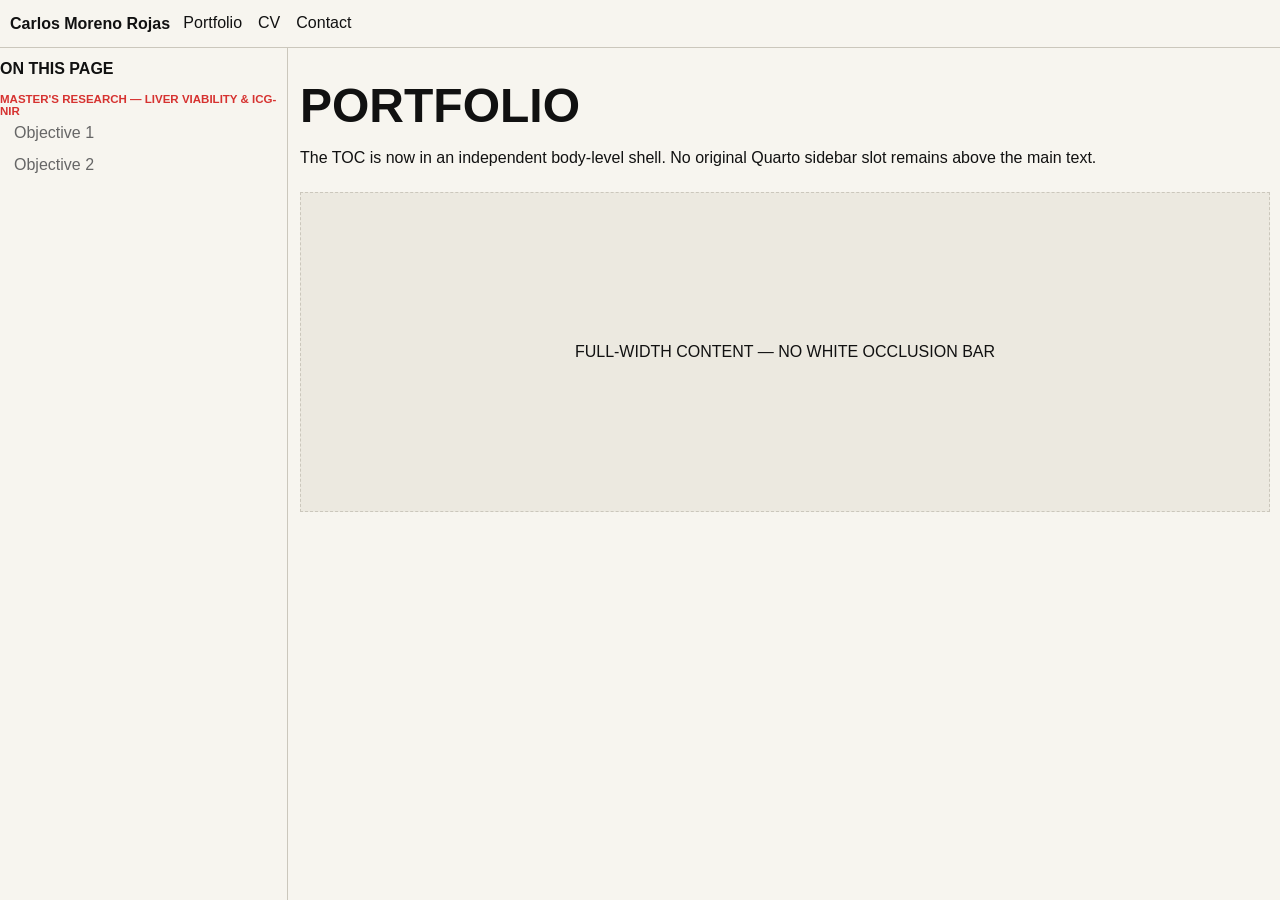
==== portfolio_preview.html @ 01368f85 "v8.3" ====
<!doctype html>
<html><head><meta charset="utf-8"><meta name="viewport" content="width=device-width,initial-scale=1">
<title>v8.3 TOC portal</title>
<style>
:root{--bg:#f7f5ef;--text:#111;--muted:#666;--border:#cbc7bc;--accent:#d63230}
*{box-sizing:border-box}html,body{margin:0;background:var(--bg);font-family:Arial;color:var(--text)}
header{position:fixed;top:0;left:0;right:0;height:48px;display:flex;align-items:center;padding:0 10px;border-bottom:1px solid var(--border);background:var(--bg);z-index:20}
aside{position:fixed;left:0;top:48px;bottom:0;width:288px;padding:12px 8px 20px 0;border-right:1px solid var(--border);overflow:auto}
main{margin-left:300px;margin-right:10px;padding-top:78px;min-height:100vh}h1{font-size:3rem;margin:0}.group{font-size:.72rem;font-weight:900;color:var(--accent);margin-top:15px}.child{display:block;padding:7px 8px 7px 14px;color:var(--muted)}.wide{height:320px;background:#ece9e0;border:1px dashed var(--border);display:grid;place-items:center;margin-top:25px}
</style></head><body>
<header><b>Carlos Moreno Rojas</b>&nbsp;&nbsp; Portfolio　CV　Contact</header>
<aside><b>ON THIS PAGE</b><div class="group">MASTER'S RESEARCH — LIVER VIABILITY & ICG-NIR</div><span class="child">Objective 1</span><span class="child">Objective 2</span></aside>
<main><h1>PORTFOLIO</h1><p>The TOC is now in an independent body-level shell. No original Quarto sidebar slot remains above the main text.</p><div class="wide">FULL-WIDTH CONTENT — NO WHITE OCCLUSION BAR</div></main>
</body></html>
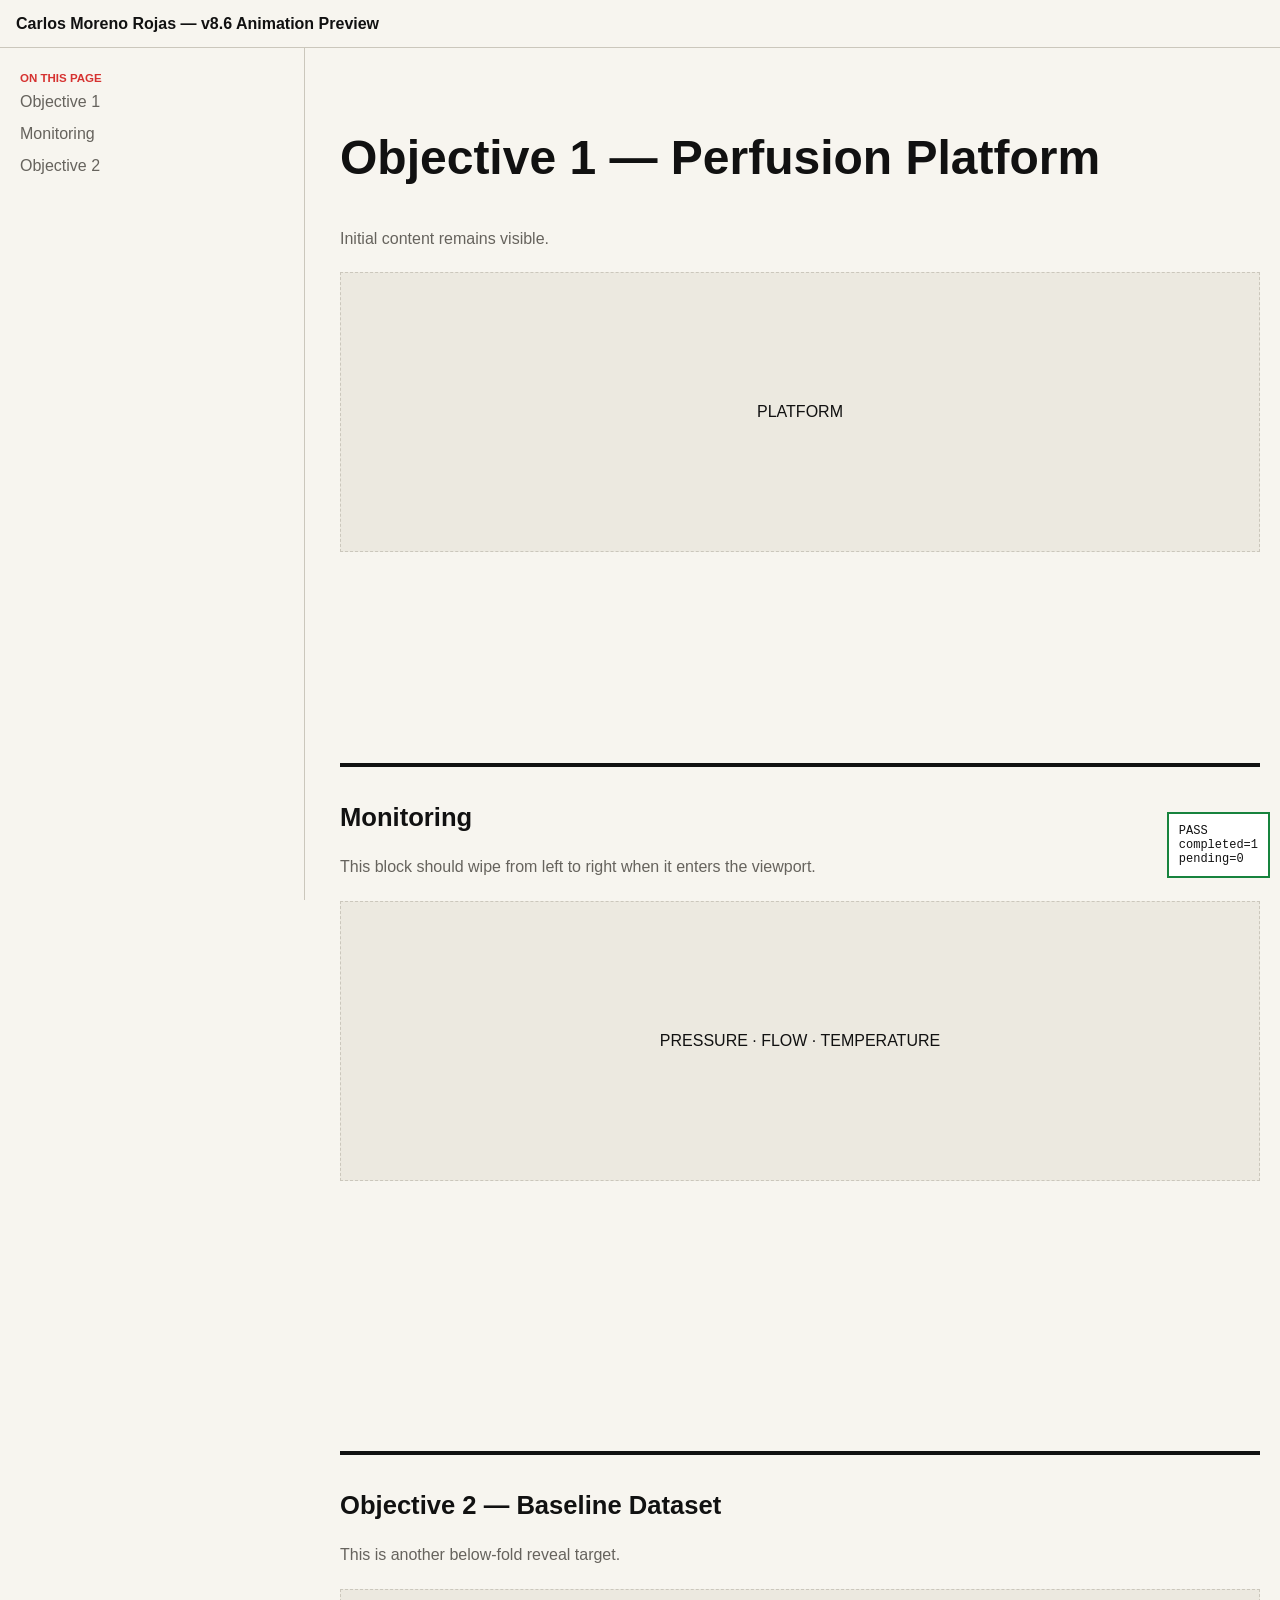
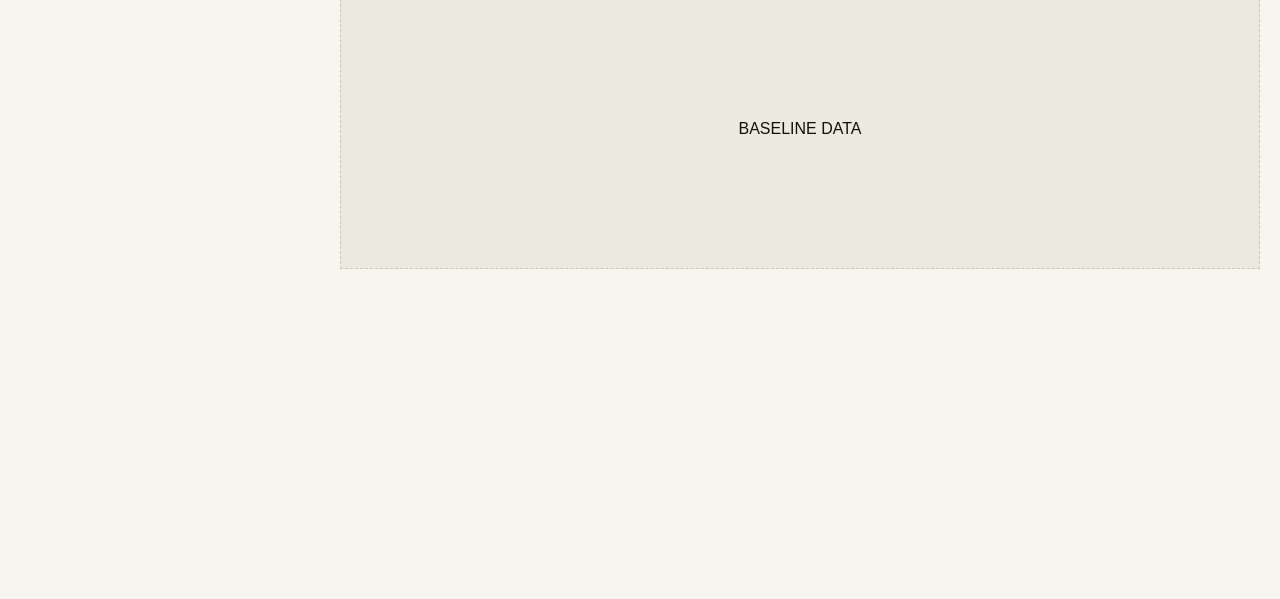
==== commit a527d1cb: "v8.7.1" ====
--- a/portfolio_preview.html
+++ b/portfolio_preview.html
@@ -1,14 +1,45 @@
 <!doctype html>
-<html><head><meta charset="utf-8"><meta name="viewport" content="width=device-width,initial-scale=1">
-<title>v8.3 TOC portal</title>
+<html lang="en">
+<head>
+<meta charset="utf-8">
+<meta name="viewport" content="width=device-width,initial-scale=1">
+<title>Portfolio v8.6 — WAAPI Swiss Wipe</title>
 <style>
-:root{--bg:#f7f5ef;--text:#111;--muted:#666;--border:#cbc7bc;--accent:#d63230}
-*{box-sizing:border-box}html,body{margin:0;background:var(--bg);font-family:Arial;color:var(--text)}
-header{position:fixed;top:0;left:0;right:0;height:48px;display:flex;align-items:center;padding:0 10px;border-bottom:1px solid var(--border);background:var(--bg);z-index:20}
-aside{position:fixed;left:0;top:48px;bottom:0;width:288px;padding:12px 8px 20px 0;border-right:1px solid var(--border);overflow:auto}
-main{margin-left:300px;margin-right:10px;padding-top:78px;min-height:100vh}h1{font-size:3rem;margin:0}.group{font-size:.72rem;font-weight:900;color:var(--accent);margin-top:15px}.child{display:block;padding:7px 8px 7px 14px;color:var(--muted)}.wide{height:320px;background:#ece9e0;border:1px dashed var(--border);display:grid;place-items:center;margin-top:25px}
-</style></head><body>
-<header><b>Carlos Moreno Rojas</b>&nbsp;&nbsp; Portfolio　CV　Contact</header>
-<aside><b>ON THIS PAGE</b><div class="group">MASTER'S RESEARCH — LIVER VIABILITY & ICG-NIR</div><span class="child">Objective 1</span><span class="child">Objective 2</span></aside>
-<main><h1>PORTFOLIO</h1><p>The TOC is now in an independent body-level shell. No original Quarto sidebar slot remains above the main text.</p><div class="wide">FULL-WIDTH CONTENT — NO WHITE OCCLUSION BAR</div></main>
+:root{--bg:#f7f5ef;--surface:#ece9e0;--text:#111;--muted:#66635d;--border:#cbc7bc;--accent:#d63230}
+*{box-sizing:border-box}html{scroll-behavior:smooth}body{margin:0;background:var(--bg);color:var(--text);font-family:Arial,Helvetica,sans-serif}
+header{position:fixed;top:0;left:0;right:0;height:48px;background:var(--bg);border-bottom:1px solid var(--border);display:flex;align-items:center;padding:0 16px;z-index:5;font-weight:900}
+aside{position:fixed;left:0;top:48px;bottom:0;width:305px;padding:20px;border-right:1px solid var(--border)}aside b{font-size:.72rem;color:var(--accent)}aside div{padding:7px 0;color:var(--muted)}
+main{margin-left:320px;padding:75px 20px 60px}.section{min-height:72vh;border-top:4px solid var(--text);padding-top:15px;margin-bottom:40px}.section:first-child{border:0}h1{font-size:3rem}h2{font-size:1.6rem}p{color:var(--muted);line-height:1.7}.media{height:280px;background:var(--surface);border:1px dashed var(--border);display:grid;place-items:center;margin-top:20px}.swiss-reveal{opacity:1;clip-path:none}
+#panel{position:fixed;right:10px;bottom:10px;background:#fff;border:2px solid #9a6700;padding:10px;z-index:10;font:12px monospace;white-space:pre-wrap;max-width:360px}
+</style>
+</head>
+<body>
+<header>Carlos Moreno Rojas — v8.6 Animation Preview</header>
+<aside><b>ON THIS PAGE</b><div>Objective 1</div><div>Monitoring</div><div>Objective 2</div></aside>
+<main>
+<section class="section swiss-reveal"><h1>Objective 1 — Perfusion Platform</h1><p>Initial content remains visible.</p><div class="media">PLATFORM</div></section>
+<section class="section swiss-reveal" data-label="Monitoring"><h2>Monitoring</h2><p>This block should wipe from left to right when it enters the viewport.</p><div class="media">PRESSURE · FLOW · TEMPERATURE</div></section>
+<section class="section swiss-reveal"><h2>Objective 2 — Baseline Dataset</h2><p>This is another below-fold reveal target.</p><div class="media">BASELINE DATA</div></section>
+</main>
+<pre id="panel">WAITING</pre>
+<script>
+(function(){
+ const targets=[...document.querySelectorAll('.swiss-reveal')];
+ const panel=document.getElementById('panel');
+ let pending=[]; let completed=0; let scheduled=false;
+ const cutoff=innerHeight*.95;
+ targets.forEach((el,i)=>{
+   const r=el.getBoundingClientRect();
+   if(r.top>=cutoff){el.style.opacity='0';el.style.clipPath='inset(0 100% 0 0)';el.style.willChange='clip-path,opacity';pending.push(el)}
+ });
+ function trigger(el){
+   if(el.dataset.done)return; el.dataset.done='1';
+   const a=el.animate([{opacity:0,clipPath:'inset(0 100% 0 0)'},{opacity:1,clipPath:'inset(0 0 0 0)'}],{duration:700,easing:'cubic-bezier(.77,0,.18,1)',fill:'forwards'});
+   a.finished.then(()=>{el.style.opacity='1';el.style.clipPath='none';el.style.willChange='auto';a.cancel();completed++;panel.textContent='PASS\ncompleted='+completed+'\npending='+pending.filter(x=>!x.dataset.done).length;panel.style.borderColor='#17833d'});
+ }
+ function scan(){scheduled=false;const line=innerHeight*.9;pending.forEach(el=>{if(!el.dataset.done&&el.getBoundingClientRect().top<line)trigger(el)})}
+ function schedule(){if(scheduled)return;scheduled=true;requestAnimationFrame(scan)}
+ addEventListener('scroll',schedule,{passive:true});addEventListener('resize',schedule);setInterval(schedule,450);schedule();
+})();
+</script>
 </body></html>
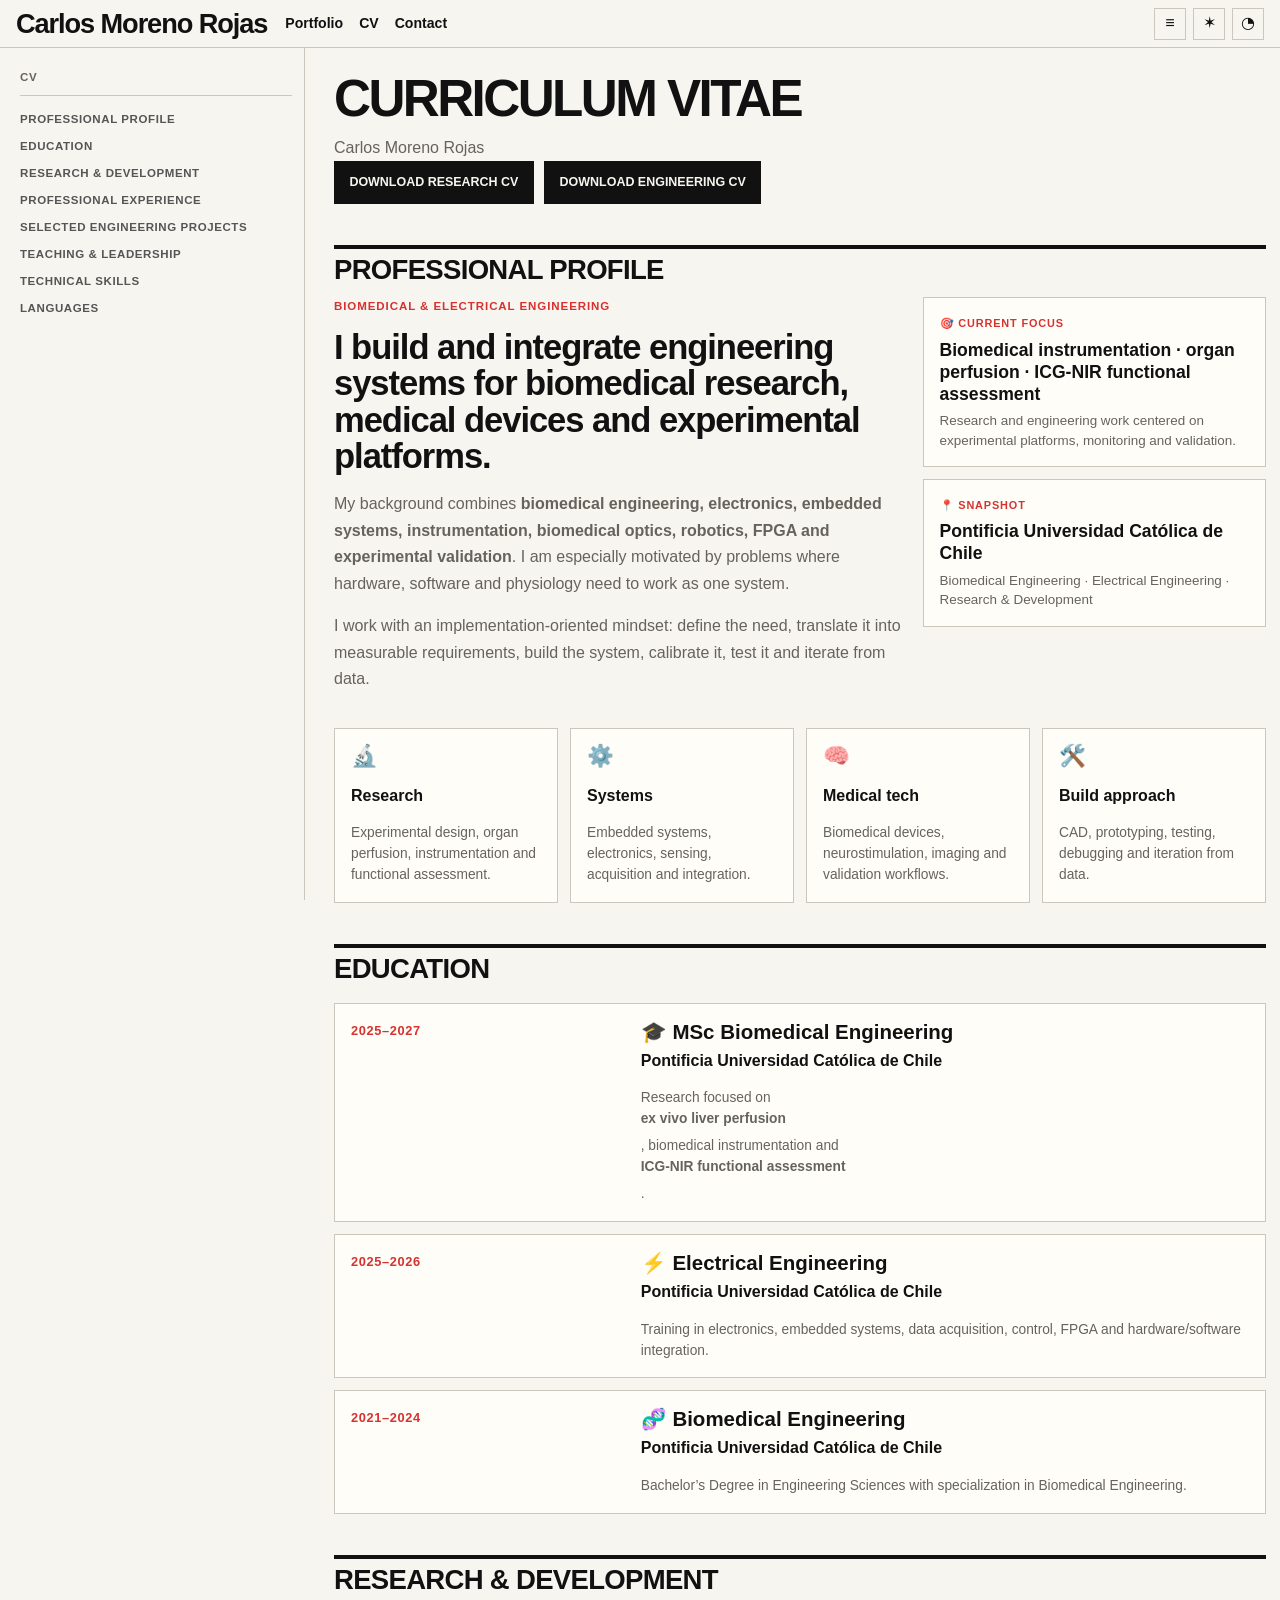
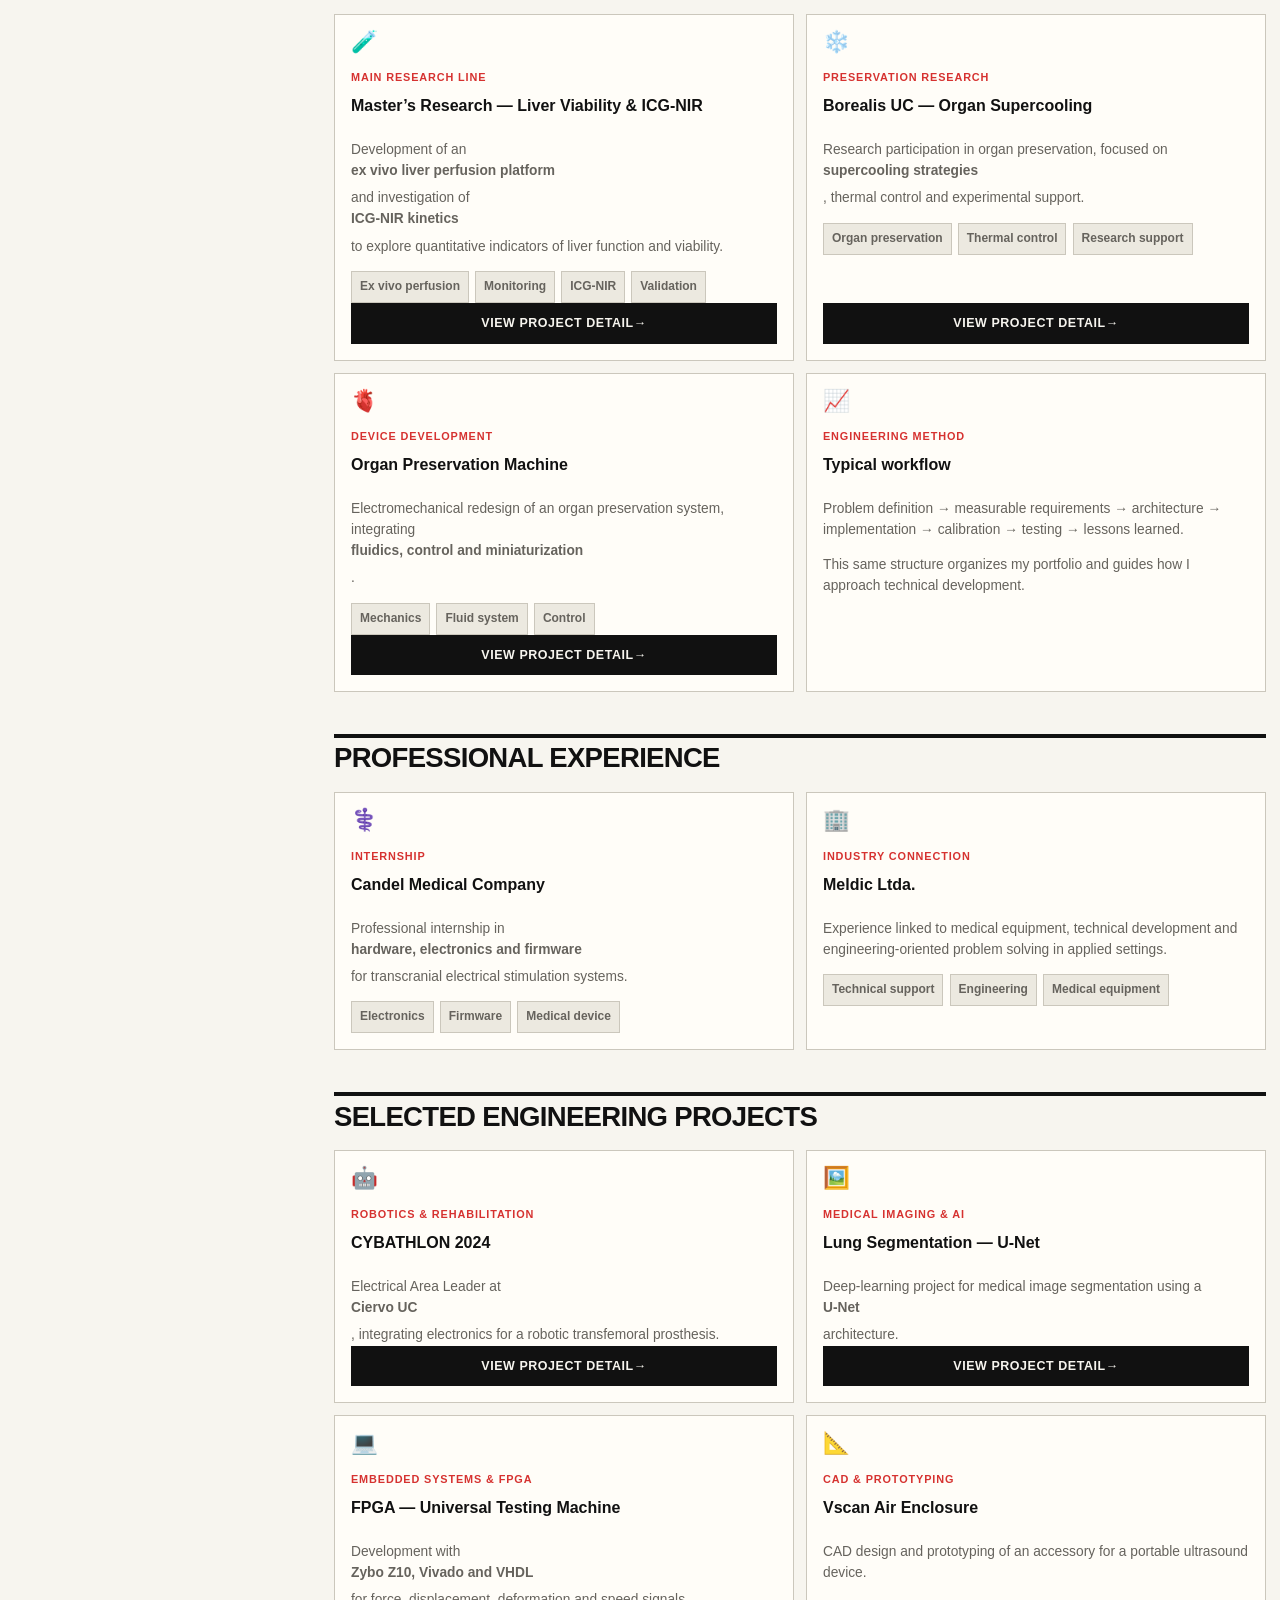
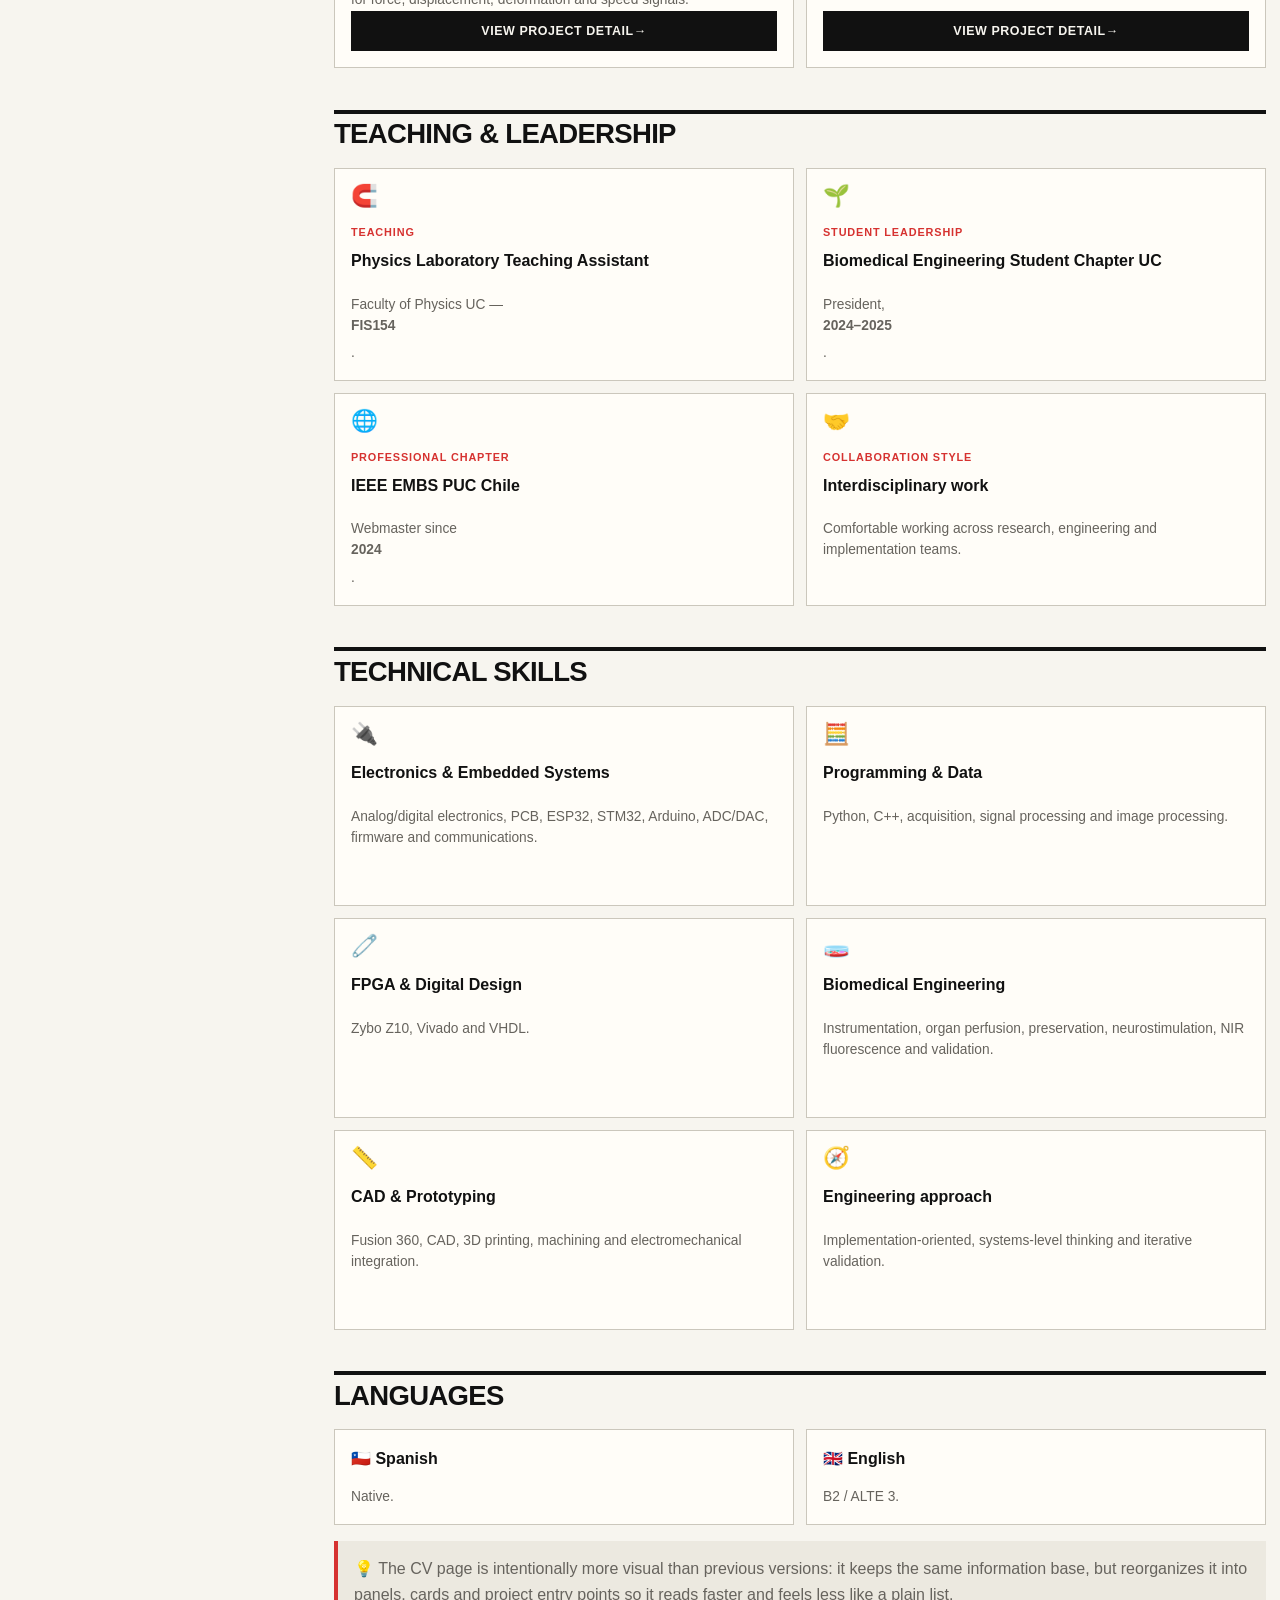
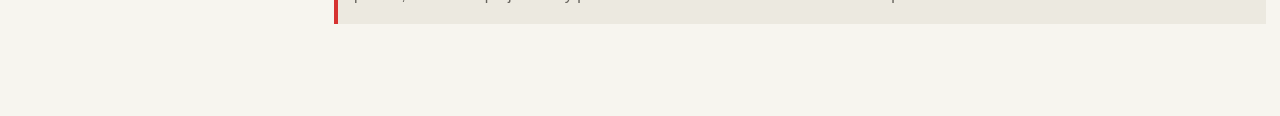
==== commit 9d3852a8: "v8.7.2" ====
--- a/portfolio_preview.html
+++ b/portfolio_preview.html
@@ -3,43 +3,114 @@
 <head>
 <meta charset="utf-8">
 <meta name="viewport" content="width=device-width,initial-scale=1">
-<title>Portfolio v8.6 — WAAPI Swiss Wipe</title>
+<title>Carlos Moreno Rojas — CV v8.7 Preview</title>
 <style>
-:root{--bg:#f7f5ef;--surface:#ece9e0;--text:#111;--muted:#66635d;--border:#cbc7bc;--accent:#d63230}
-*{box-sizing:border-box}html{scroll-behavior:smooth}body{margin:0;background:var(--bg);color:var(--text);font-family:Arial,Helvetica,sans-serif}
-header{position:fixed;top:0;left:0;right:0;height:48px;background:var(--bg);border-bottom:1px solid var(--border);display:flex;align-items:center;padding:0 16px;z-index:5;font-weight:900}
-aside{position:fixed;left:0;top:48px;bottom:0;width:305px;padding:20px;border-right:1px solid var(--border)}aside b{font-size:.72rem;color:var(--accent)}aside div{padding:7px 0;color:var(--muted)}
-main{margin-left:320px;padding:75px 20px 60px}.section{min-height:72vh;border-top:4px solid var(--text);padding-top:15px;margin-bottom:40px}.section:first-child{border:0}h1{font-size:3rem}h2{font-size:1.6rem}p{color:var(--muted);line-height:1.7}.media{height:280px;background:var(--surface);border:1px dashed var(--border);display:grid;place-items:center;margin-top:20px}.swiss-reveal{opacity:1;clip-path:none}
-#panel{position:fixed;right:10px;bottom:10px;background:#fff;border:2px solid #9a6700;padding:10px;z-index:10;font:12px monospace;white-space:pre-wrap;max-width:360px}
+:root{--page-bg:#f7f5ef;--surface:#ece9e0;--surface-2:#fffdf8;--text:#111;--muted:#66635d;--border:#cbc7bc;--accent:#d63230;--header-h:48px}
+*{box-sizing:border-box}html{scroll-behavior:smooth;background:var(--page-bg)}body{margin:0;background:var(--page-bg);color:var(--text);font-family:Arial,Helvetica,sans-serif;line-height:1.66}
+a{color:inherit;text-decoration:none}p{color:var(--muted)}
+header{position:fixed;left:0;right:0;top:0;height:var(--header-h);display:flex;align-items:center;justify-content:space-between;padding:0 16px;border-bottom:1px solid var(--border);background:var(--page-bg);z-index:10}
+.nav-left{display:flex;align-items:center;gap:18px}.brand{font-weight:900;font-size:1.7rem;letter-spacing:-.04em}.nav-links a{margin-right:16px;font-size:.88rem;font-weight:700}.controls{display:flex;gap:7px}.icon-btn{width:32px;height:32px;border:1px solid var(--border);display:grid;place-items:center}
+#toc-shell{position:fixed;top:var(--header-h);left:0;bottom:0;width:305px;padding:20px 12px 20px 20px;border-right:1px solid var(--border);overflow:auto;background:var(--page-bg)}
+#toc-shell h6{margin:0 0 .6rem;font-size:.72rem;color:var(--muted);letter-spacing:.07em;text-transform:uppercase;border-bottom:1px solid var(--border);padding-bottom:.5rem}#toc-shell .top{font-size:.72rem;font-weight:900;letter-spacing:.05em;text-transform:uppercase;color:#555;display:block;padding:.25rem 0}#toc-shell .sub{display:block;padding:.34rem 0 .34rem .95rem;color:#67635d;font-size:.9rem}
+main{margin-left:320px;padding:70px 14px 60px;max-width:none}.page{max-width:none}.title h1{margin:.2rem 0 .65rem;font-size:clamp(2.1rem,4vw,3.35rem);line-height:1;font-weight:900;letter-spacing:-.05em;text-transform:uppercase}.subtitle{color:var(--muted);font-size:1rem}
+.downloads{display:flex;gap:.65rem;flex-wrap:wrap;margin:0 0 1.6rem}.download-btn{display:inline-flex;align-items:center;justify-content:center;min-height:42px;padding:.62rem .9rem;background:var(--text);color:var(--page-bg);border:1px solid var(--text);font-size:.78rem;font-weight:900;text-transform:uppercase}.download-btn:hover{background:var(--accent);border-color:var(--accent)}
+section{margin-top:2.6rem;padding-top:.34rem;border-top:4px solid var(--text)}section h2{margin:0 0 .8rem;font-size:1.72rem;line-height:1.08;font-weight:900;text-transform:uppercase;letter-spacing:-.025em}
+.cv-hero{display:grid;grid-template-columns:minmax(0,1.25fr) minmax(280px,.75fr);gap:1rem;align-items:start}.kicker{margin-bottom:.75rem;color:var(--accent);font-size:.72rem;font-weight:900;letter-spacing:.08em;text-transform:uppercase}.statement{max-width:820px;margin:0 0 .9rem;color:var(--text);font-size:clamp(1.5rem,2.7vw,2.45rem);line-height:1.06;font-weight:900;letter-spacing:-.03em}
+.summary-panel,.timeline,.card-grid,.language-grid,.chip-grid{display:grid;gap:.75rem}.summary-card,.timeline-card,.card,.language-card,.chip{padding:1rem;border:1px solid var(--border);background:var(--surface-2)}.summary-label,.card-label{margin-bottom:.45rem;color:var(--accent);font-size:.68rem;font-weight:900;letter-spacing:.08em;text-transform:uppercase}.summary-value{font-size:1.1rem;font-weight:900;line-height:1.25}.summary-helper{margin-top:.35rem;font-size:.84rem;line-height:1.45;color:var(--muted)}
+.chip-grid{grid-template-columns:repeat(4,minmax(0,1fr));margin:1.2rem 0 0}.chip-icon,.card-icon{margin-bottom:1rem;font-size:1.35rem;line-height:1}.chip strong,.card strong,.timeline-card strong,.language-card strong{display:block;margin-bottom:.4rem}.chip p,.card p,.timeline-card p,.language-card p{margin-bottom:0;font-size:.86rem;line-height:1.52}
+.timeline{margin:1.2rem 0 0}.timeline-card{display:grid;grid-template-columns:minmax(160px,.45fr) minmax(0,1fr);gap:1rem}.timeline-date{color:var(--accent);font-size:.8rem;font-weight:900;letter-spacing:.05em;text-transform:uppercase}.timeline-degree{margin-bottom:.28rem;color:var(--text);font-size:1.28rem;line-height:1.15;font-weight:900}.timeline-place{margin-bottom:.5rem;color:var(--text);font-weight:700}
+.card-grid{grid-template-columns:repeat(2,minmax(0,1fr));margin:1.2rem 0 0}.card{min-height:200px;display:flex;flex-direction:column}.tags{display:flex;flex-wrap:wrap;gap:.38rem;margin:.85rem 0 0}.tags span{padding:.32rem .5rem;border:1px solid var(--border);background:var(--surface);color:var(--muted);font-size:.75rem;font-weight:700}.project-btn{display:inline-flex;align-items:center;justify-content:center;min-height:40px;margin-top:auto;padding:.55rem .85rem;border:1px solid var(--text);background:var(--text);color:var(--page-bg);font-size:.78rem;font-weight:900;letter-spacing:.045em;text-transform:uppercase}.project-btn::after{content:" →"}.project-btn:hover{background:var(--accent);border-color:var(--accent)}
+.language-grid{grid-template-columns:repeat(2,minmax(0,1fr));margin-top:1.2rem}.note{margin:1rem 0 2rem;padding:.95rem 1rem;border-left:4px solid var(--accent);background:var(--surface);color:var(--muted)}
+@media (max-width:1050px){#toc-shell{display:none}main{margin-left:0;padding-left:16px;padding-right:16px}.cv-hero,.timeline-card{grid-template-columns:1fr}.chip-grid,.card-grid,.language-grid{grid-template-columns:repeat(2,minmax(0,1fr))}}
+@media (max-width:780px){.chip-grid,.card-grid,.language-grid{grid-template-columns:1fr}.title h1{font-size:2.45rem}}
 </style>
 </head>
 <body>
-<header>Carlos Moreno Rojas — v8.6 Animation Preview</header>
-<aside><b>ON THIS PAGE</b><div>Objective 1</div><div>Monitoring</div><div>Objective 2</div></aside>
+<header>
+  <div class="nav-left"><div class="brand">Carlos Moreno Rojas</div><div class="nav-links"><a href="#">Portfolio</a><a href="#">CV</a><a href="#">Contact</a></div></div>
+  <div class="controls"><div class="icon-btn">≡</div><div class="icon-btn">✶</div><div class="icon-btn">◔</div></div>
+</header>
+<aside id="toc-shell">
+  <h6>CV</h6>
+  <a class="top" href="#profile">Professional Profile</a>
+  <a class="top" href="#education">Education</a>
+  <a class="top" href="#rd">Research & Development</a>
+  <a class="top" href="#experience">Professional Experience</a>
+  <a class="top" href="#projects">Selected Engineering Projects</a>
+  <a class="top" href="#leadership">Teaching & Leadership</a>
+  <a class="top" href="#skills">Technical Skills</a>
+  <a class="top" href="#languages">Languages</a>
+</aside>
 <main>
-<section class="section swiss-reveal"><h1>Objective 1 — Perfusion Platform</h1><p>Initial content remains visible.</p><div class="media">PLATFORM</div></section>
-<section class="section swiss-reveal" data-label="Monitoring"><h2>Monitoring</h2><p>This block should wipe from left to right when it enters the viewport.</p><div class="media">PRESSURE · FLOW · TEMPERATURE</div></section>
-<section class="section swiss-reveal"><h2>Objective 2 — Baseline Dataset</h2><p>This is another below-fold reveal target.</p><div class="media">BASELINE DATA</div></section>
+  <div class="page">
+    <div class="title"><h1>Curriculum Vitae</h1><div class="subtitle">Carlos Moreno Rojas</div></div>
+    <div class="downloads"><a class="download-btn" href="#">Download Research CV</a><a class="download-btn" href="#">Download Engineering CV</a></div>
+
+    <section id="profile">
+      <h2>Professional Profile</h2>
+      <div class="cv-hero">
+        <div>
+          <div class="kicker">Biomedical & Electrical Engineering</div>
+          <div class="statement">I build and integrate engineering systems for biomedical research, medical devices and experimental platforms.</div>
+          <p>My background combines <strong>biomedical engineering, electronics, embedded systems, instrumentation, biomedical optics, robotics, FPGA and experimental validation</strong>. I am especially motivated by problems where hardware, software and physiology need to work as one system.</p>
+          <p>I work with an implementation-oriented mindset: define the need, translate it into measurable requirements, build the system, calibrate it, test it and iterate from data.</p>
+        </div>
+        <div class="summary-panel">
+          <div class="summary-card"><div class="summary-label">🎯 Current focus</div><div class="summary-value">Biomedical instrumentation · organ perfusion · ICG-NIR functional assessment</div><div class="summary-helper">Research and engineering work centered on experimental platforms, monitoring and validation.</div></div>
+          <div class="summary-card"><div class="summary-label">📍 Snapshot</div><div class="summary-value">Pontificia Universidad Católica de Chile</div><div class="summary-helper">Biomedical Engineering · Electrical Engineering · Research & Development</div></div>
+        </div>
+      </div>
+      <div class="chip-grid">
+        <div class="chip"><div class="chip-icon">🔬</div><strong>Research</strong><p>Experimental design, organ perfusion, instrumentation and functional assessment.</p></div>
+        <div class="chip"><div class="chip-icon">⚙️</div><strong>Systems</strong><p>Embedded systems, electronics, sensing, acquisition and integration.</p></div>
+        <div class="chip"><div class="chip-icon">🧠</div><strong>Medical tech</strong><p>Biomedical devices, neurostimulation, imaging and validation workflows.</p></div>
+        <div class="chip"><div class="chip-icon">🛠️</div><strong>Build approach</strong><p>CAD, prototyping, testing, debugging and iteration from data.</p></div>
+      </div>
+    </section>
+
+    <section id="education"><h2>Education</h2><div class="timeline">
+      <div class="timeline-card"><div class="timeline-date">2025–2027</div><div><div class="timeline-degree">🎓 MSc Biomedical Engineering</div><div class="timeline-place">Pontificia Universidad Católica de Chile</div><p>Research focused on <strong>ex vivo liver perfusion</strong>, biomedical instrumentation and <strong>ICG-NIR functional assessment</strong>.</p></div></div>
+      <div class="timeline-card"><div class="timeline-date">2025–2026</div><div><div class="timeline-degree">⚡ Electrical Engineering</div><div class="timeline-place">Pontificia Universidad Católica de Chile</div><p>Training in electronics, embedded systems, data acquisition, control, FPGA and hardware/software integration.</p></div></div>
+      <div class="timeline-card"><div class="timeline-date">2021–2024</div><div><div class="timeline-degree">🧬 Biomedical Engineering</div><div class="timeline-place">Pontificia Universidad Católica de Chile</div><p>Bachelor’s Degree in Engineering Sciences with specialization in Biomedical Engineering.</p></div></div>
+    </div></section>
+
+    <section id="rd"><h2>Research & Development</h2><div class="card-grid">
+      <div class="card"><div class="card-icon">🧪</div><div class="card-label">Main research line</div><strong>Master’s Research — Liver Viability & ICG-NIR</strong><p>Development of an <strong>ex vivo liver perfusion platform</strong> and investigation of <strong>ICG-NIR kinetics</strong> to explore quantitative indicators of liver function and viability.</p><div class="tags"><span>Ex vivo perfusion</span><span>Monitoring</span><span>ICG-NIR</span><span>Validation</span></div><a class="project-btn" href="#">View project detail</a></div>
+      <div class="card"><div class="card-icon">❄️</div><div class="card-label">Preservation research</div><strong>Borealis UC — Organ Supercooling</strong><p>Research participation in organ preservation, focused on <strong>supercooling strategies</strong>, thermal control and experimental support.</p><div class="tags"><span>Organ preservation</span><span>Thermal control</span><span>Research support</span></div><a class="project-btn" href="#">View project detail</a></div>
+      <div class="card"><div class="card-icon">🫀</div><div class="card-label">Device development</div><strong>Organ Preservation Machine</strong><p>Electromechanical redesign of an organ preservation system, integrating <strong>fluidics, control and miniaturization</strong>.</p><div class="tags"><span>Mechanics</span><span>Fluid system</span><span>Control</span></div><a class="project-btn" href="#">View project detail</a></div>
+      <div class="card"><div class="card-icon">📈</div><div class="card-label">Engineering method</div><strong>Typical workflow</strong><p>Problem definition → measurable requirements → architecture → implementation → calibration → testing → lessons learned.</p><p>This same structure organizes my portfolio and guides how I approach technical development.</p></div>
+    </div></section>
+
+    <section id="experience"><h2>Professional Experience</h2><div class="card-grid">
+      <div class="card"><div class="card-icon">⚕️</div><div class="card-label">Internship</div><strong>Candel Medical Company</strong><p>Professional internship in <strong>hardware, electronics and firmware</strong> for transcranial electrical stimulation systems.</p><div class="tags"><span>Electronics</span><span>Firmware</span><span>Medical device</span></div></div>
+      <div class="card"><div class="card-icon">🏢</div><div class="card-label">Industry connection</div><strong>Meldic Ltda.</strong><p>Experience linked to medical equipment, technical development and engineering-oriented problem solving in applied settings.</p><div class="tags"><span>Technical support</span><span>Engineering</span><span>Medical equipment</span></div></div>
+    </div></section>
+
+    <section id="projects"><h2>Selected Engineering Projects</h2><div class="card-grid">
+      <div class="card"><div class="card-icon">🤖</div><div class="card-label">Robotics & rehabilitation</div><strong>CYBATHLON 2024</strong><p>Electrical Area Leader at <strong>Ciervo UC</strong>, integrating electronics for a robotic transfemoral prosthesis.</p><a class="project-btn" href="#">View project detail</a></div>
+      <div class="card"><div class="card-icon">🖼️</div><div class="card-label">Medical imaging & AI</div><strong>Lung Segmentation — U-Net</strong><p>Deep-learning project for medical image segmentation using a <strong>U-Net</strong> architecture.</p><a class="project-btn" href="#">View project detail</a></div>
+      <div class="card"><div class="card-icon">💻</div><div class="card-label">Embedded systems & FPGA</div><strong>FPGA — Universal Testing Machine</strong><p>Development with <strong>Zybo Z10, Vivado and VHDL</strong> for force, displacement, deformation and speed signals.</p><a class="project-btn" href="#">View project detail</a></div>
+      <div class="card"><div class="card-icon">📐</div><div class="card-label">CAD & prototyping</div><strong>Vscan Air Enclosure</strong><p>CAD design and prototyping of an accessory for a portable ultrasound device.</p><a class="project-btn" href="#">View project detail</a></div>
+    </div></section>
+
+    <section id="leadership"><h2>Teaching & Leadership</h2><div class="card-grid">
+      <div class="card"><div class="card-icon">🧲</div><div class="card-label">Teaching</div><strong>Physics Laboratory Teaching Assistant</strong><p>Faculty of Physics UC — <strong>FIS154</strong>.</p></div>
+      <div class="card"><div class="card-icon">🌱</div><div class="card-label">Student leadership</div><strong>Biomedical Engineering Student Chapter UC</strong><p>President, <strong>2024–2025</strong>.</p></div>
+      <div class="card"><div class="card-icon">🌐</div><div class="card-label">Professional chapter</div><strong>IEEE EMBS PUC Chile</strong><p>Webmaster since <strong>2024</strong>.</p></div>
+      <div class="card"><div class="card-icon">🤝</div><div class="card-label">Collaboration style</div><strong>Interdisciplinary work</strong><p>Comfortable working across research, engineering and implementation teams.</p></div>
+    </div></section>
+
+    <section id="skills"><h2>Technical Skills</h2><div class="card-grid">
+      <div class="card"><div class="card-icon">🔌</div><strong>Electronics & Embedded Systems</strong><p>Analog/digital electronics, PCB, ESP32, STM32, Arduino, ADC/DAC, firmware and communications.</p></div>
+      <div class="card"><div class="card-icon">🧮</div><strong>Programming & Data</strong><p>Python, C++, acquisition, signal processing and image processing.</p></div>
+      <div class="card"><div class="card-icon">🧷</div><strong>FPGA & Digital Design</strong><p>Zybo Z10, Vivado and VHDL.</p></div>
+      <div class="card"><div class="card-icon">🧫</div><strong>Biomedical Engineering</strong><p>Instrumentation, organ perfusion, preservation, neurostimulation, NIR fluorescence and validation.</p></div>
+      <div class="card"><div class="card-icon">📏</div><strong>CAD & Prototyping</strong><p>Fusion 360, CAD, 3D printing, machining and electromechanical integration.</p></div>
+      <div class="card"><div class="card-icon">🧭</div><strong>Engineering approach</strong><p>Implementation-oriented, systems-level thinking and iterative validation.</p></div>
+    </div></section>
+
+    <section id="languages"><h2>Languages</h2><div class="language-grid"><div class="language-card"><strong>🇨🇱 Spanish</strong><p>Native.</p></div><div class="language-card"><strong>🇬🇧 English</strong><p>B2 / ALTE 3.</p></div></div><div class="note">💡 The CV page is intentionally more visual than previous versions: it keeps the same information base, but reorganizes it into panels, cards and project entry points so it reads faster and feels less like a plain list.</div></section>
+  </div>
 </main>
-<pre id="panel">WAITING</pre>
-<script>
-(function(){
- const targets=[...document.querySelectorAll('.swiss-reveal')];
- const panel=document.getElementById('panel');
- let pending=[]; let completed=0; let scheduled=false;
- const cutoff=innerHeight*.95;
- targets.forEach((el,i)=>{
-   const r=el.getBoundingClientRect();
-   if(r.top>=cutoff){el.style.opacity='0';el.style.clipPath='inset(0 100% 0 0)';el.style.willChange='clip-path,opacity';pending.push(el)}
- });
- function trigger(el){
-   if(el.dataset.done)return; el.dataset.done='1';
-   const a=el.animate([{opacity:0,clipPath:'inset(0 100% 0 0)'},{opacity:1,clipPath:'inset(0 0 0 0)'}],{duration:700,easing:'cubic-bezier(.77,0,.18,1)',fill:'forwards'});
-   a.finished.then(()=>{el.style.opacity='1';el.style.clipPath='none';el.style.willChange='auto';a.cancel();completed++;panel.textContent='PASS\ncompleted='+completed+'\npending='+pending.filter(x=>!x.dataset.done).length;panel.style.borderColor='#17833d'});
- }
- function scan(){scheduled=false;const line=innerHeight*.9;pending.forEach(el=>{if(!el.dataset.done&&el.getBoundingClientRect().top<line)trigger(el)})}
- function schedule(){if(scheduled)return;scheduled=true;requestAnimationFrame(scan)}
- addEventListener('scroll',schedule,{passive:true});addEventListener('resize',schedule);setInterval(schedule,450);schedule();
-})();
-</script>
-</body></html>+</body>
+</html>
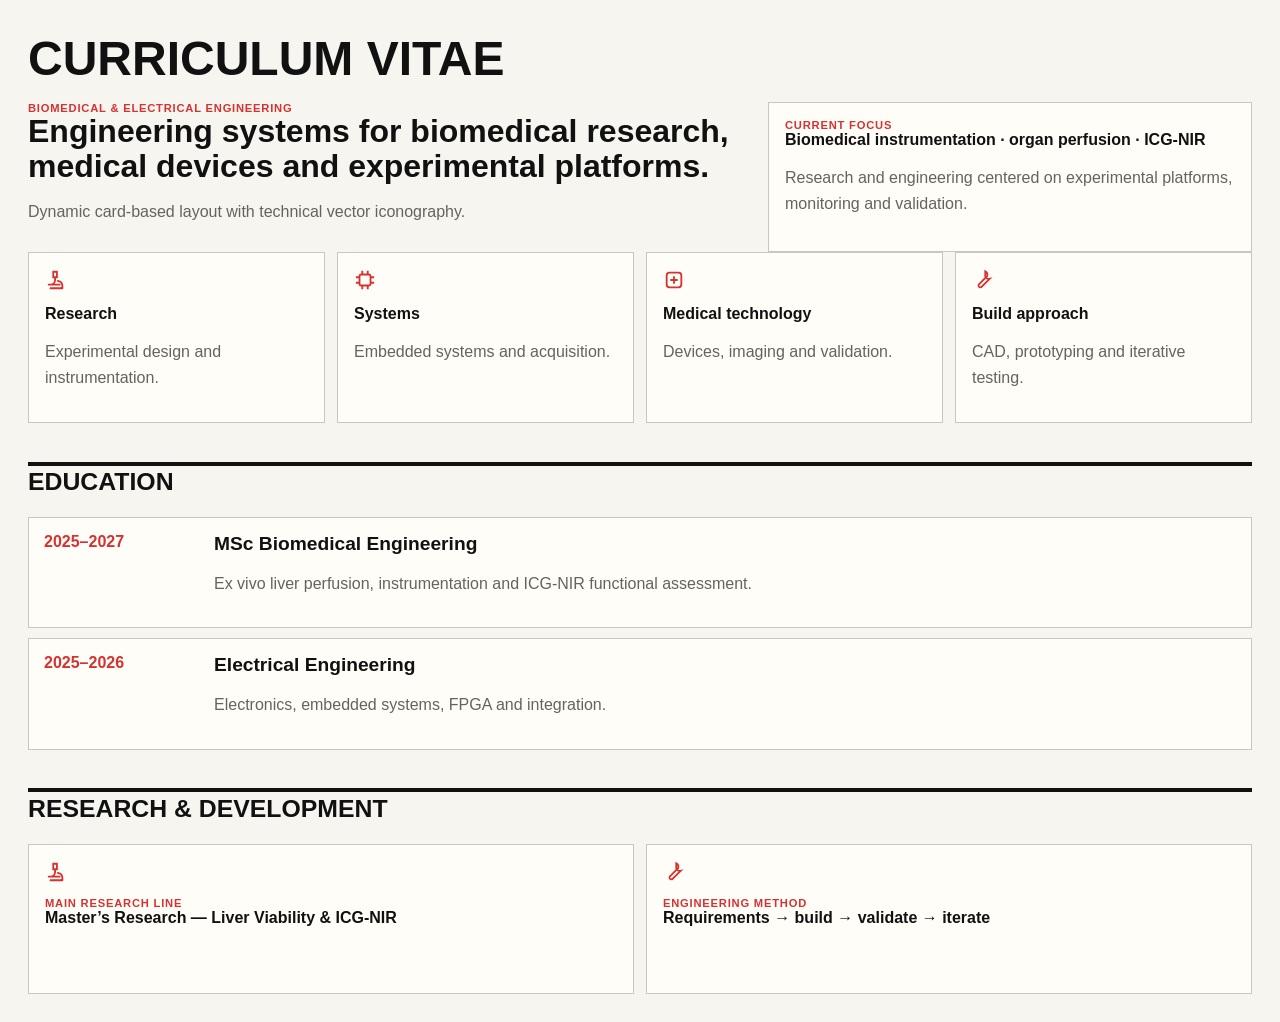
==== commit 03dbcb3a: "v8.8" ====
--- a/portfolio_preview.html
+++ b/portfolio_preview.html
@@ -3,114 +3,44 @@
 <head>
 <meta charset="utf-8">
 <meta name="viewport" content="width=device-width,initial-scale=1">
-<title>Carlos Moreno Rojas — CV v8.7 Preview</title>
+<title>Portfolio v8.8 — Dynamic CV + Vector Icons</title>
 <style>
-:root{--page-bg:#f7f5ef;--surface:#ece9e0;--surface-2:#fffdf8;--text:#111;--muted:#66635d;--border:#cbc7bc;--accent:#d63230;--header-h:48px}
-*{box-sizing:border-box}html{scroll-behavior:smooth;background:var(--page-bg)}body{margin:0;background:var(--page-bg);color:var(--text);font-family:Arial,Helvetica,sans-serif;line-height:1.66}
-a{color:inherit;text-decoration:none}p{color:var(--muted)}
-header{position:fixed;left:0;right:0;top:0;height:var(--header-h);display:flex;align-items:center;justify-content:space-between;padding:0 16px;border-bottom:1px solid var(--border);background:var(--page-bg);z-index:10}
-.nav-left{display:flex;align-items:center;gap:18px}.brand{font-weight:900;font-size:1.7rem;letter-spacing:-.04em}.nav-links a{margin-right:16px;font-size:.88rem;font-weight:700}.controls{display:flex;gap:7px}.icon-btn{width:32px;height:32px;border:1px solid var(--border);display:grid;place-items:center}
-#toc-shell{position:fixed;top:var(--header-h);left:0;bottom:0;width:305px;padding:20px 12px 20px 20px;border-right:1px solid var(--border);overflow:auto;background:var(--page-bg)}
-#toc-shell h6{margin:0 0 .6rem;font-size:.72rem;color:var(--muted);letter-spacing:.07em;text-transform:uppercase;border-bottom:1px solid var(--border);padding-bottom:.5rem}#toc-shell .top{font-size:.72rem;font-weight:900;letter-spacing:.05em;text-transform:uppercase;color:#555;display:block;padding:.25rem 0}#toc-shell .sub{display:block;padding:.34rem 0 .34rem .95rem;color:#67635d;font-size:.9rem}
-main{margin-left:320px;padding:70px 14px 60px;max-width:none}.page{max-width:none}.title h1{margin:.2rem 0 .65rem;font-size:clamp(2.1rem,4vw,3.35rem);line-height:1;font-weight:900;letter-spacing:-.05em;text-transform:uppercase}.subtitle{color:var(--muted);font-size:1rem}
-.downloads{display:flex;gap:.65rem;flex-wrap:wrap;margin:0 0 1.6rem}.download-btn{display:inline-flex;align-items:center;justify-content:center;min-height:42px;padding:.62rem .9rem;background:var(--text);color:var(--page-bg);border:1px solid var(--text);font-size:.78rem;font-weight:900;text-transform:uppercase}.download-btn:hover{background:var(--accent);border-color:var(--accent)}
-section{margin-top:2.6rem;padding-top:.34rem;border-top:4px solid var(--text)}section h2{margin:0 0 .8rem;font-size:1.72rem;line-height:1.08;font-weight:900;text-transform:uppercase;letter-spacing:-.025em}
-.cv-hero{display:grid;grid-template-columns:minmax(0,1.25fr) minmax(280px,.75fr);gap:1rem;align-items:start}.kicker{margin-bottom:.75rem;color:var(--accent);font-size:.72rem;font-weight:900;letter-spacing:.08em;text-transform:uppercase}.statement{max-width:820px;margin:0 0 .9rem;color:var(--text);font-size:clamp(1.5rem,2.7vw,2.45rem);line-height:1.06;font-weight:900;letter-spacing:-.03em}
-.summary-panel,.timeline,.card-grid,.language-grid,.chip-grid{display:grid;gap:.75rem}.summary-card,.timeline-card,.card,.language-card,.chip{padding:1rem;border:1px solid var(--border);background:var(--surface-2)}.summary-label,.card-label{margin-bottom:.45rem;color:var(--accent);font-size:.68rem;font-weight:900;letter-spacing:.08em;text-transform:uppercase}.summary-value{font-size:1.1rem;font-weight:900;line-height:1.25}.summary-helper{margin-top:.35rem;font-size:.84rem;line-height:1.45;color:var(--muted)}
-.chip-grid{grid-template-columns:repeat(4,minmax(0,1fr));margin:1.2rem 0 0}.chip-icon,.card-icon{margin-bottom:1rem;font-size:1.35rem;line-height:1}.chip strong,.card strong,.timeline-card strong,.language-card strong{display:block;margin-bottom:.4rem}.chip p,.card p,.timeline-card p,.language-card p{margin-bottom:0;font-size:.86rem;line-height:1.52}
-.timeline{margin:1.2rem 0 0}.timeline-card{display:grid;grid-template-columns:minmax(160px,.45fr) minmax(0,1fr);gap:1rem}.timeline-date{color:var(--accent);font-size:.8rem;font-weight:900;letter-spacing:.05em;text-transform:uppercase}.timeline-degree{margin-bottom:.28rem;color:var(--text);font-size:1.28rem;line-height:1.15;font-weight:900}.timeline-place{margin-bottom:.5rem;color:var(--text);font-weight:700}
-.card-grid{grid-template-columns:repeat(2,minmax(0,1fr));margin:1.2rem 0 0}.card{min-height:200px;display:flex;flex-direction:column}.tags{display:flex;flex-wrap:wrap;gap:.38rem;margin:.85rem 0 0}.tags span{padding:.32rem .5rem;border:1px solid var(--border);background:var(--surface);color:var(--muted);font-size:.75rem;font-weight:700}.project-btn{display:inline-flex;align-items:center;justify-content:center;min-height:40px;margin-top:auto;padding:.55rem .85rem;border:1px solid var(--text);background:var(--text);color:var(--page-bg);font-size:.78rem;font-weight:900;letter-spacing:.045em;text-transform:uppercase}.project-btn::after{content:" →"}.project-btn:hover{background:var(--accent);border-color:var(--accent)}
-.language-grid{grid-template-columns:repeat(2,minmax(0,1fr));margin-top:1.2rem}.note{margin:1rem 0 2rem;padding:.95rem 1rem;border-left:4px solid var(--accent);background:var(--surface);color:var(--muted)}
-@media (max-width:1050px){#toc-shell{display:none}main{margin-left:0;padding-left:16px;padding-right:16px}.cv-hero,.timeline-card{grid-template-columns:1fr}.chip-grid,.card-grid,.language-grid{grid-template-columns:repeat(2,minmax(0,1fr))}}
-@media (max-width:780px){.chip-grid,.card-grid,.language-grid{grid-template-columns:1fr}.title h1{font-size:2.45rem}}
+:root{--bg:#f7f5ef;--surface:#ece9e0;--surface2:#fffdf8;--text:#111;--muted:#66635d;--border:#cbc7bc;--accent:#d63230}
+*{box-sizing:border-box}body{margin:0;padding:28px;background:var(--bg);color:var(--text);font-family:Arial,Helvetica,sans-serif}
+.wrap{max-width:1250px;margin:auto}h1{font-size:3rem;margin:.2rem 0 1rem;text-transform:uppercase}
+h2{font-size:1.55rem;border-top:4px solid var(--text);padding-top:.16rem;margin-top:2.4rem;text-transform:uppercase}
+p{color:var(--muted);line-height:1.6}.hero{display:grid;grid-template-columns:1.2fr .8fr;gap:14px}.statement{font-size:2rem;line-height:1.08;font-weight:900}
+.grid{display:grid;grid-template-columns:repeat(2,minmax(0,1fr));gap:12px}.chips{grid-template-columns:repeat(4,minmax(0,1fr))}
+.card{padding:16px;border:1px solid var(--border);background:var(--surface2);min-height:150px}.label{font-size:.7rem;letter-spacing:.07em;color:var(--accent);font-weight:900;text-transform:uppercase}
+.icon{width:22px;height:22px;background:var(--accent);display:block;margin-bottom:14px;mask-repeat:no-repeat;mask-position:center;mask-size:contain;-webkit-mask-repeat:no-repeat;-webkit-mask-position:center;-webkit-mask-size:contain}
+.microscope{-webkit-mask-image:url("data:image/svg+xml,%3Csvg xmlns='http://www.w3.org/2000/svg' viewBox='0 0 24 24'%3E%3Cpath d='M6 21h12M9 3h4v6H9zM11 9v3a5 5 0 0 1-5 5H4M14 13a6 6 0 0 1 5 6v2M8 17h8' fill='none' stroke='black' stroke-width='2' stroke-linecap='round'/%3E%3C/svg%3E");mask-image:url("data:image/svg+xml,%3Csvg xmlns='http://www.w3.org/2000/svg' viewBox='0 0 24 24'%3E%3Cpath d='M6 21h12M9 3h4v6H9zM11 9v3a5 5 0 0 1-5 5H4M14 13a6 6 0 0 1 5 6v2M8 17h8' fill='none' stroke='black' stroke-width='2' stroke-linecap='round'/%3E%3C/svg%3E")}
+.cpu{-webkit-mask-image:url("data:image/svg+xml,%3Csvg xmlns='http://www.w3.org/2000/svg' viewBox='0 0 24 24'%3E%3Crect x='6' y='6' width='12' height='12' rx='2' fill='none' stroke='black' stroke-width='2'/%3E%3Cpath d='M9 2v4M15 2v4M9 18v4M15 18v4M2 9h4M2 15h4M18 9h4M18 15h4' stroke='black' stroke-width='2'/%3E%3C/svg%3E");mask-image:url("data:image/svg+xml,%3Csvg xmlns='http://www.w3.org/2000/svg' viewBox='0 0 24 24'%3E%3Crect x='6' y='6' width='12' height='12' rx='2' fill='none' stroke='black' stroke-width='2'/%3E%3Cpath d='M9 2v4M15 2v4M9 18v4M15 18v4M2 9h4M2 15h4M18 9h4M18 15h4' stroke='black' stroke-width='2'/%3E%3C/svg%3E")}
+.med{-webkit-mask-image:url("data:image/svg+xml,%3Csvg xmlns='http://www.w3.org/2000/svg' viewBox='0 0 24 24'%3E%3Crect x='4' y='4' width='16' height='16' rx='3' fill='none' stroke='black' stroke-width='2'/%3E%3Cpath d='M12 8v8M8 12h8' stroke='black' stroke-width='2'/%3E%3C/svg%3E");mask-image:url("data:image/svg+xml,%3Csvg xmlns='http://www.w3.org/2000/svg' viewBox='0 0 24 24'%3E%3Crect x='4' y='4' width='16' height='16' rx='3' fill='none' stroke='black' stroke-width='2'/%3E%3Cpath d='M12 8v8M8 12h8' stroke='black' stroke-width='2'/%3E%3C/svg%3E")}
+.tools{-webkit-mask-image:url("data:image/svg+xml,%3Csvg xmlns='http://www.w3.org/2000/svg' viewBox='0 0 24 24'%3E%3Cpath d='M14.5 5.5a4 4 0 0 0 4.7 5.2l-8.5 8.5a2 2 0 1 1-2.8-2.8l8.5-8.5a4 4 0 0 0-1.9-5.4Z' fill='none' stroke='black' stroke-width='2'/%3E%3C/svg%3E");mask-image:url("data:image/svg+xml,%3Csvg xmlns='http://www.w3.org/2000/svg' viewBox='0 0 24 24'%3E%3Cpath d='M14.5 5.5a4 4 0 0 0 4.7 5.2l-8.5 8.5a2 2 0 1 1-2.8-2.8l8.5-8.5a4 4 0 0 0-1.9-5.4Z' fill='none' stroke='black' stroke-width='2'/%3E%3C/svg%3E")}
+.timeline{display:grid;gap:10px}.row{display:grid;grid-template-columns:150px 1fr;gap:20px;border:1px solid var(--border);background:var(--surface2);padding:15px}.date{color:var(--accent);font-weight:900}.degree{font-size:1.2rem;font-weight:900}
+@media(max-width:800px){.hero,.grid,.chips,.row{grid-template-columns:1fr}}
 </style>
 </head>
 <body>
-<header>
-  <div class="nav-left"><div class="brand">Carlos Moreno Rojas</div><div class="nav-links"><a href="#">Portfolio</a><a href="#">CV</a><a href="#">Contact</a></div></div>
-  <div class="controls"><div class="icon-btn">≡</div><div class="icon-btn">✶</div><div class="icon-btn">◔</div></div>
-</header>
-<aside id="toc-shell">
-  <h6>CV</h6>
-  <a class="top" href="#profile">Professional Profile</a>
-  <a class="top" href="#education">Education</a>
-  <a class="top" href="#rd">Research & Development</a>
-  <a class="top" href="#experience">Professional Experience</a>
-  <a class="top" href="#projects">Selected Engineering Projects</a>
-  <a class="top" href="#leadership">Teaching & Leadership</a>
-  <a class="top" href="#skills">Technical Skills</a>
-  <a class="top" href="#languages">Languages</a>
-</aside>
-<main>
-  <div class="page">
-    <div class="title"><h1>Curriculum Vitae</h1><div class="subtitle">Carlos Moreno Rojas</div></div>
-    <div class="downloads"><a class="download-btn" href="#">Download Research CV</a><a class="download-btn" href="#">Download Engineering CV</a></div>
-
-    <section id="profile">
-      <h2>Professional Profile</h2>
-      <div class="cv-hero">
-        <div>
-          <div class="kicker">Biomedical & Electrical Engineering</div>
-          <div class="statement">I build and integrate engineering systems for biomedical research, medical devices and experimental platforms.</div>
-          <p>My background combines <strong>biomedical engineering, electronics, embedded systems, instrumentation, biomedical optics, robotics, FPGA and experimental validation</strong>. I am especially motivated by problems where hardware, software and physiology need to work as one system.</p>
-          <p>I work with an implementation-oriented mindset: define the need, translate it into measurable requirements, build the system, calibrate it, test it and iterate from data.</p>
-        </div>
-        <div class="summary-panel">
-          <div class="summary-card"><div class="summary-label">🎯 Current focus</div><div class="summary-value">Biomedical instrumentation · organ perfusion · ICG-NIR functional assessment</div><div class="summary-helper">Research and engineering work centered on experimental platforms, monitoring and validation.</div></div>
-          <div class="summary-card"><div class="summary-label">📍 Snapshot</div><div class="summary-value">Pontificia Universidad Católica de Chile</div><div class="summary-helper">Biomedical Engineering · Electrical Engineering · Research & Development</div></div>
-        </div>
-      </div>
-      <div class="chip-grid">
-        <div class="chip"><div class="chip-icon">🔬</div><strong>Research</strong><p>Experimental design, organ perfusion, instrumentation and functional assessment.</p></div>
-        <div class="chip"><div class="chip-icon">⚙️</div><strong>Systems</strong><p>Embedded systems, electronics, sensing, acquisition and integration.</p></div>
-        <div class="chip"><div class="chip-icon">🧠</div><strong>Medical tech</strong><p>Biomedical devices, neurostimulation, imaging and validation workflows.</p></div>
-        <div class="chip"><div class="chip-icon">🛠️</div><strong>Build approach</strong><p>CAD, prototyping, testing, debugging and iteration from data.</p></div>
-      </div>
-    </section>
-
-    <section id="education"><h2>Education</h2><div class="timeline">
-      <div class="timeline-card"><div class="timeline-date">2025–2027</div><div><div class="timeline-degree">🎓 MSc Biomedical Engineering</div><div class="timeline-place">Pontificia Universidad Católica de Chile</div><p>Research focused on <strong>ex vivo liver perfusion</strong>, biomedical instrumentation and <strong>ICG-NIR functional assessment</strong>.</p></div></div>
-      <div class="timeline-card"><div class="timeline-date">2025–2026</div><div><div class="timeline-degree">⚡ Electrical Engineering</div><div class="timeline-place">Pontificia Universidad Católica de Chile</div><p>Training in electronics, embedded systems, data acquisition, control, FPGA and hardware/software integration.</p></div></div>
-      <div class="timeline-card"><div class="timeline-date">2021–2024</div><div><div class="timeline-degree">🧬 Biomedical Engineering</div><div class="timeline-place">Pontificia Universidad Católica de Chile</div><p>Bachelor’s Degree in Engineering Sciences with specialization in Biomedical Engineering.</p></div></div>
-    </div></section>
-
-    <section id="rd"><h2>Research & Development</h2><div class="card-grid">
-      <div class="card"><div class="card-icon">🧪</div><div class="card-label">Main research line</div><strong>Master’s Research — Liver Viability & ICG-NIR</strong><p>Development of an <strong>ex vivo liver perfusion platform</strong> and investigation of <strong>ICG-NIR kinetics</strong> to explore quantitative indicators of liver function and viability.</p><div class="tags"><span>Ex vivo perfusion</span><span>Monitoring</span><span>ICG-NIR</span><span>Validation</span></div><a class="project-btn" href="#">View project detail</a></div>
-      <div class="card"><div class="card-icon">❄️</div><div class="card-label">Preservation research</div><strong>Borealis UC — Organ Supercooling</strong><p>Research participation in organ preservation, focused on <strong>supercooling strategies</strong>, thermal control and experimental support.</p><div class="tags"><span>Organ preservation</span><span>Thermal control</span><span>Research support</span></div><a class="project-btn" href="#">View project detail</a></div>
-      <div class="card"><div class="card-icon">🫀</div><div class="card-label">Device development</div><strong>Organ Preservation Machine</strong><p>Electromechanical redesign of an organ preservation system, integrating <strong>fluidics, control and miniaturization</strong>.</p><div class="tags"><span>Mechanics</span><span>Fluid system</span><span>Control</span></div><a class="project-btn" href="#">View project detail</a></div>
-      <div class="card"><div class="card-icon">📈</div><div class="card-label">Engineering method</div><strong>Typical workflow</strong><p>Problem definition → measurable requirements → architecture → implementation → calibration → testing → lessons learned.</p><p>This same structure organizes my portfolio and guides how I approach technical development.</p></div>
-    </div></section>
-
-    <section id="experience"><h2>Professional Experience</h2><div class="card-grid">
-      <div class="card"><div class="card-icon">⚕️</div><div class="card-label">Internship</div><strong>Candel Medical Company</strong><p>Professional internship in <strong>hardware, electronics and firmware</strong> for transcranial electrical stimulation systems.</p><div class="tags"><span>Electronics</span><span>Firmware</span><span>Medical device</span></div></div>
-      <div class="card"><div class="card-icon">🏢</div><div class="card-label">Industry connection</div><strong>Meldic Ltda.</strong><p>Experience linked to medical equipment, technical development and engineering-oriented problem solving in applied settings.</p><div class="tags"><span>Technical support</span><span>Engineering</span><span>Medical equipment</span></div></div>
-    </div></section>
-
-    <section id="projects"><h2>Selected Engineering Projects</h2><div class="card-grid">
-      <div class="card"><div class="card-icon">🤖</div><div class="card-label">Robotics & rehabilitation</div><strong>CYBATHLON 2024</strong><p>Electrical Area Leader at <strong>Ciervo UC</strong>, integrating electronics for a robotic transfemoral prosthesis.</p><a class="project-btn" href="#">View project detail</a></div>
-      <div class="card"><div class="card-icon">🖼️</div><div class="card-label">Medical imaging & AI</div><strong>Lung Segmentation — U-Net</strong><p>Deep-learning project for medical image segmentation using a <strong>U-Net</strong> architecture.</p><a class="project-btn" href="#">View project detail</a></div>
-      <div class="card"><div class="card-icon">💻</div><div class="card-label">Embedded systems & FPGA</div><strong>FPGA — Universal Testing Machine</strong><p>Development with <strong>Zybo Z10, Vivado and VHDL</strong> for force, displacement, deformation and speed signals.</p><a class="project-btn" href="#">View project detail</a></div>
-      <div class="card"><div class="card-icon">📐</div><div class="card-label">CAD & prototyping</div><strong>Vscan Air Enclosure</strong><p>CAD design and prototyping of an accessory for a portable ultrasound device.</p><a class="project-btn" href="#">View project detail</a></div>
-    </div></section>
-
-    <section id="leadership"><h2>Teaching & Leadership</h2><div class="card-grid">
-      <div class="card"><div class="card-icon">🧲</div><div class="card-label">Teaching</div><strong>Physics Laboratory Teaching Assistant</strong><p>Faculty of Physics UC — <strong>FIS154</strong>.</p></div>
-      <div class="card"><div class="card-icon">🌱</div><div class="card-label">Student leadership</div><strong>Biomedical Engineering Student Chapter UC</strong><p>President, <strong>2024–2025</strong>.</p></div>
-      <div class="card"><div class="card-icon">🌐</div><div class="card-label">Professional chapter</div><strong>IEEE EMBS PUC Chile</strong><p>Webmaster since <strong>2024</strong>.</p></div>
-      <div class="card"><div class="card-icon">🤝</div><div class="card-label">Collaboration style</div><strong>Interdisciplinary work</strong><p>Comfortable working across research, engineering and implementation teams.</p></div>
-    </div></section>
-
-    <section id="skills"><h2>Technical Skills</h2><div class="card-grid">
-      <div class="card"><div class="card-icon">🔌</div><strong>Electronics & Embedded Systems</strong><p>Analog/digital electronics, PCB, ESP32, STM32, Arduino, ADC/DAC, firmware and communications.</p></div>
-      <div class="card"><div class="card-icon">🧮</div><strong>Programming & Data</strong><p>Python, C++, acquisition, signal processing and image processing.</p></div>
-      <div class="card"><div class="card-icon">🧷</div><strong>FPGA & Digital Design</strong><p>Zybo Z10, Vivado and VHDL.</p></div>
-      <div class="card"><div class="card-icon">🧫</div><strong>Biomedical Engineering</strong><p>Instrumentation, organ perfusion, preservation, neurostimulation, NIR fluorescence and validation.</p></div>
-      <div class="card"><div class="card-icon">📏</div><strong>CAD & Prototyping</strong><p>Fusion 360, CAD, 3D printing, machining and electromechanical integration.</p></div>
-      <div class="card"><div class="card-icon">🧭</div><strong>Engineering approach</strong><p>Implementation-oriented, systems-level thinking and iterative validation.</p></div>
-    </div></section>
-
-    <section id="languages"><h2>Languages</h2><div class="language-grid"><div class="language-card"><strong>🇨🇱 Spanish</strong><p>Native.</p></div><div class="language-card"><strong>🇬🇧 English</strong><p>B2 / ALTE 3.</p></div></div><div class="note">💡 The CV page is intentionally more visual than previous versions: it keeps the same information base, but reorganizes it into panels, cards and project entry points so it reads faster and feels less like a plain list.</div></section>
-  </div>
-</main>
+<div class="wrap">
+<h1>Curriculum Vitae</h1>
+<div class="hero">
+  <div><div class="label">Biomedical & Electrical Engineering</div><div class="statement">Engineering systems for biomedical research, medical devices and experimental platforms.</div><p>Dynamic card-based layout with technical vector iconography.</p></div>
+  <div class="card"><div class="label">Current focus</div><b>Biomedical instrumentation · organ perfusion · ICG-NIR</b><p>Research and engineering centered on experimental platforms, monitoring and validation.</p></div>
+</div>
+<div class="grid chips">
+  <div class="card"><span class="icon microscope"></span><b>Research</b><p>Experimental design and instrumentation.</p></div>
+  <div class="card"><span class="icon cpu"></span><b>Systems</b><p>Embedded systems and acquisition.</p></div>
+  <div class="card"><span class="icon med"></span><b>Medical technology</b><p>Devices, imaging and validation.</p></div>
+  <div class="card"><span class="icon tools"></span><b>Build approach</b><p>CAD, prototyping and iterative testing.</p></div>
+</div>
+<h2>Education</h2>
+<div class="timeline">
+  <div class="row"><div class="date">2025–2027</div><div><div class="degree">MSc Biomedical Engineering</div><p>Ex vivo liver perfusion, instrumentation and ICG-NIR functional assessment.</p></div></div>
+  <div class="row"><div class="date">2025–2026</div><div><div class="degree">Electrical Engineering</div><p>Electronics, embedded systems, FPGA and integration.</p></div></div>
+</div>
+<h2>Research & Development</h2>
+<div class="grid"><div class="card"><span class="icon microscope"></span><div class="label">Main research line</div><b>Master’s Research — Liver Viability & ICG-NIR</b></div><div class="card"><span class="icon tools"></span><div class="label">Engineering method</div><b>Requirements → build → validate → iterate</b></div></div>
+</div>
 </body>
 </html>
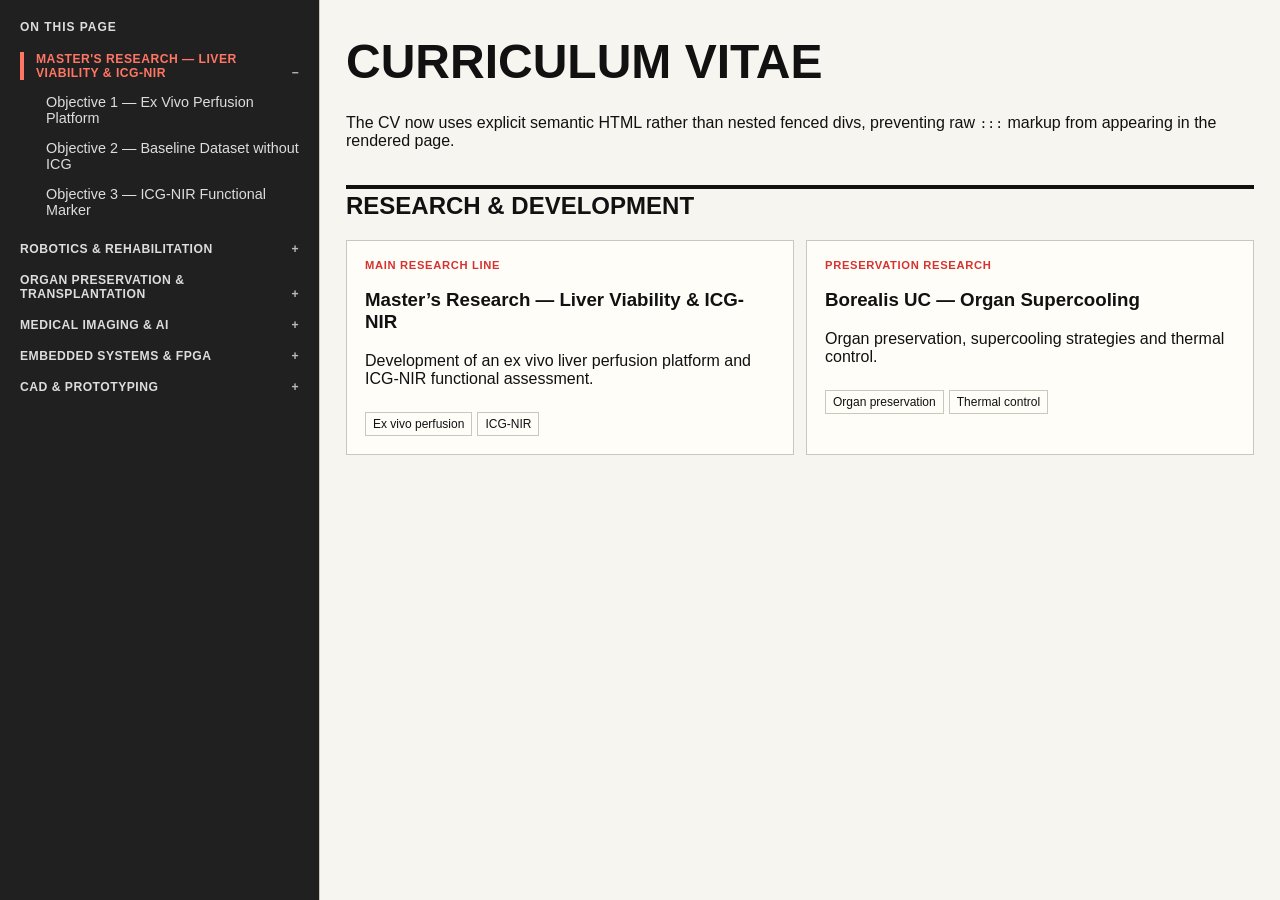
==== commit db718087: "v8.9" ====
--- a/portfolio_preview.html
+++ b/portfolio_preview.html
@@ -3,44 +3,59 @@
 <head>
 <meta charset="utf-8">
 <meta name="viewport" content="width=device-width,initial-scale=1">
-<title>Portfolio v8.8 — Dynamic CV + Vector Icons</title>
+<title>Portfolio v8.9 — TOC + CV Fix</title>
 <style>
-:root{--bg:#f7f5ef;--surface:#ece9e0;--surface2:#fffdf8;--text:#111;--muted:#66635d;--border:#cbc7bc;--accent:#d63230}
-*{box-sizing:border-box}body{margin:0;padding:28px;background:var(--bg);color:var(--text);font-family:Arial,Helvetica,sans-serif}
-.wrap{max-width:1250px;margin:auto}h1{font-size:3rem;margin:.2rem 0 1rem;text-transform:uppercase}
-h2{font-size:1.55rem;border-top:4px solid var(--text);padding-top:.16rem;margin-top:2.4rem;text-transform:uppercase}
-p{color:var(--muted);line-height:1.6}.hero{display:grid;grid-template-columns:1.2fr .8fr;gap:14px}.statement{font-size:2rem;line-height:1.08;font-weight:900}
-.grid{display:grid;grid-template-columns:repeat(2,minmax(0,1fr));gap:12px}.chips{grid-template-columns:repeat(4,minmax(0,1fr))}
-.card{padding:16px;border:1px solid var(--border);background:var(--surface2);min-height:150px}.label{font-size:.7rem;letter-spacing:.07em;color:var(--accent);font-weight:900;text-transform:uppercase}
-.icon{width:22px;height:22px;background:var(--accent);display:block;margin-bottom:14px;mask-repeat:no-repeat;mask-position:center;mask-size:contain;-webkit-mask-repeat:no-repeat;-webkit-mask-position:center;-webkit-mask-size:contain}
-.microscope{-webkit-mask-image:url("data:image/svg+xml,%3Csvg xmlns='http://www.w3.org/2000/svg' viewBox='0 0 24 24'%3E%3Cpath d='M6 21h12M9 3h4v6H9zM11 9v3a5 5 0 0 1-5 5H4M14 13a6 6 0 0 1 5 6v2M8 17h8' fill='none' stroke='black' stroke-width='2' stroke-linecap='round'/%3E%3C/svg%3E");mask-image:url("data:image/svg+xml,%3Csvg xmlns='http://www.w3.org/2000/svg' viewBox='0 0 24 24'%3E%3Cpath d='M6 21h12M9 3h4v6H9zM11 9v3a5 5 0 0 1-5 5H4M14 13a6 6 0 0 1 5 6v2M8 17h8' fill='none' stroke='black' stroke-width='2' stroke-linecap='round'/%3E%3C/svg%3E")}
-.cpu{-webkit-mask-image:url("data:image/svg+xml,%3Csvg xmlns='http://www.w3.org/2000/svg' viewBox='0 0 24 24'%3E%3Crect x='6' y='6' width='12' height='12' rx='2' fill='none' stroke='black' stroke-width='2'/%3E%3Cpath d='M9 2v4M15 2v4M9 18v4M15 18v4M2 9h4M2 15h4M18 9h4M18 15h4' stroke='black' stroke-width='2'/%3E%3C/svg%3E");mask-image:url("data:image/svg+xml,%3Csvg xmlns='http://www.w3.org/2000/svg' viewBox='0 0 24 24'%3E%3Crect x='6' y='6' width='12' height='12' rx='2' fill='none' stroke='black' stroke-width='2'/%3E%3Cpath d='M9 2v4M15 2v4M9 18v4M15 18v4M2 9h4M2 15h4M18 9h4M18 15h4' stroke='black' stroke-width='2'/%3E%3C/svg%3E")}
-.med{-webkit-mask-image:url("data:image/svg+xml,%3Csvg xmlns='http://www.w3.org/2000/svg' viewBox='0 0 24 24'%3E%3Crect x='4' y='4' width='16' height='16' rx='3' fill='none' stroke='black' stroke-width='2'/%3E%3Cpath d='M12 8v8M8 12h8' stroke='black' stroke-width='2'/%3E%3C/svg%3E");mask-image:url("data:image/svg+xml,%3Csvg xmlns='http://www.w3.org/2000/svg' viewBox='0 0 24 24'%3E%3Crect x='4' y='4' width='16' height='16' rx='3' fill='none' stroke='black' stroke-width='2'/%3E%3Cpath d='M12 8v8M8 12h8' stroke='black' stroke-width='2'/%3E%3C/svg%3E")}
-.tools{-webkit-mask-image:url("data:image/svg+xml,%3Csvg xmlns='http://www.w3.org/2000/svg' viewBox='0 0 24 24'%3E%3Cpath d='M14.5 5.5a4 4 0 0 0 4.7 5.2l-8.5 8.5a2 2 0 1 1-2.8-2.8l8.5-8.5a4 4 0 0 0-1.9-5.4Z' fill='none' stroke='black' stroke-width='2'/%3E%3C/svg%3E");mask-image:url("data:image/svg+xml,%3Csvg xmlns='http://www.w3.org/2000/svg' viewBox='0 0 24 24'%3E%3Cpath d='M14.5 5.5a4 4 0 0 0 4.7 5.2l-8.5 8.5a2 2 0 1 1-2.8-2.8l8.5-8.5a4 4 0 0 0-1.9-5.4Z' fill='none' stroke='black' stroke-width='2'/%3E%3C/svg%3E")}
-.timeline{display:grid;gap:10px}.row{display:grid;grid-template-columns:150px 1fr;gap:20px;border:1px solid var(--border);background:var(--surface2);padding:15px}.date{color:var(--accent);font-weight:900}.degree{font-size:1.2rem;font-weight:900}
-@media(max-width:800px){.hero,.grid,.chips,.row{grid-template-columns:1fr}}
+:root{--bg:#f7f5ef;--surface:#ece9e0;--text:#111;--muted:#66635d;--border:#cbc7bc;--accent:#d63230}
+*{box-sizing:border-box}body{margin:0;background:var(--bg);color:var(--text);font-family:Arial,Helvetica,sans-serif}
+aside{position:fixed;left:0;top:0;bottom:0;width:320px;padding:20px;border-right:1px solid var(--border);background:#202020;color:#ddd}
+aside h4{font-size:.75rem;letter-spacing:.08em;margin:0 0 18px;color:#ddd}
+.group{margin:17px 0 7px;font-size:.76rem;font-weight:900;letter-spacing:.04em;text-transform:uppercase}
+.group.active{color:#ff7665;border-left:4px solid #ff7665;padding-left:12px}
+.child{display:block;padding:7px 0 7px 26px;color:#ddd;font-size:.9rem}
+.plus{float:right;color:#bbb}
+main{margin-left:320px;padding:34px 26px;max-width:1400px}
+h1{font-size:3rem;margin:0 0 25px;text-transform:uppercase}
+h2{border-top:4px solid var(--text);padding-top:.16rem;margin-top:2.2rem;text-transform:uppercase}
+.grid{display:grid;grid-template-columns:repeat(2,minmax(0,1fr));gap:12px}
+.card{padding:18px;border:1px solid var(--border);background:#fffdf8;min-height:170px}
+.label{font-size:.7rem;color:var(--accent);text-transform:uppercase;font-weight:900;letter-spacing:.06em}
+.tag{display:inline-block;padding:4px 7px;border:1px solid var(--border);margin:8px 5px 0 0;font-size:.75rem}
+@media(max-width:850px){aside{display:none}main{margin:0}.grid{grid-template-columns:1fr}}
 </style>
 </head>
 <body>
-<div class="wrap">
-<h1>Curriculum Vitae</h1>
-<div class="hero">
-  <div><div class="label">Biomedical & Electrical Engineering</div><div class="statement">Engineering systems for biomedical research, medical devices and experimental platforms.</div><p>Dynamic card-based layout with technical vector iconography.</p></div>
-  <div class="card"><div class="label">Current focus</div><b>Biomedical instrumentation · organ perfusion · ICG-NIR</b><p>Research and engineering centered on experimental platforms, monitoring and validation.</p></div>
-</div>
-<div class="grid chips">
-  <div class="card"><span class="icon microscope"></span><b>Research</b><p>Experimental design and instrumentation.</p></div>
-  <div class="card"><span class="icon cpu"></span><b>Systems</b><p>Embedded systems and acquisition.</p></div>
-  <div class="card"><span class="icon med"></span><b>Medical technology</b><p>Devices, imaging and validation.</p></div>
-  <div class="card"><span class="icon tools"></span><b>Build approach</b><p>CAD, prototyping and iterative testing.</p></div>
-</div>
-<h2>Education</h2>
-<div class="timeline">
-  <div class="row"><div class="date">2025–2027</div><div><div class="degree">MSc Biomedical Engineering</div><p>Ex vivo liver perfusion, instrumentation and ICG-NIR functional assessment.</p></div></div>
-  <div class="row"><div class="date">2025–2026</div><div><div class="degree">Electrical Engineering</div><p>Electronics, embedded systems, FPGA and integration.</p></div></div>
-</div>
-<h2>Research & Development</h2>
-<div class="grid"><div class="card"><span class="icon microscope"></span><div class="label">Main research line</div><b>Master’s Research — Liver Viability & ICG-NIR</b></div><div class="card"><span class="icon tools"></span><div class="label">Engineering method</div><b>Requirements → build → validate → iterate</b></div></div>
-</div>
+<aside>
+  <h4>ON THIS PAGE</h4>
+  <div class="group active">MASTER'S RESEARCH — LIVER VIABILITY &amp; ICG-NIR <span class="plus">−</span></div>
+  <span class="child">Objective 1 — Ex Vivo Perfusion Platform</span>
+  <span class="child">Objective 2 — Baseline Dataset without ICG</span>
+  <span class="child">Objective 3 — ICG-NIR Functional Marker</span>
+
+  <div class="group">ROBOTICS &amp; REHABILITATION <span class="plus">+</span></div>
+  <div class="group">ORGAN PRESERVATION &amp; TRANSPLANTATION <span class="plus">+</span></div>
+  <div class="group">MEDICAL IMAGING &amp; AI <span class="plus">+</span></div>
+  <div class="group">EMBEDDED SYSTEMS &amp; FPGA <span class="plus">+</span></div>
+  <div class="group">CAD &amp; PROTOTYPING <span class="plus">+</span></div>
+</aside>
+<main>
+  <h1>Curriculum Vitae</h1>
+  <p>The CV now uses explicit semantic HTML rather than nested fenced divs, preventing raw <code>:::</code> markup from appearing in the rendered page.</p>
+
+  <h2>Research &amp; Development</h2>
+  <div class="grid">
+    <article class="card">
+      <div class="label">Main research line</div>
+      <h3>Master’s Research — Liver Viability &amp; ICG-NIR</h3>
+      <p>Development of an ex vivo liver perfusion platform and ICG-NIR functional assessment.</p>
+      <span class="tag">Ex vivo perfusion</span><span class="tag">ICG-NIR</span>
+    </article>
+    <article class="card">
+      <div class="label">Preservation research</div>
+      <h3>Borealis UC — Organ Supercooling</h3>
+      <p>Organ preservation, supercooling strategies and thermal control.</p>
+      <span class="tag">Organ preservation</span><span class="tag">Thermal control</span>
+    </article>
+  </div>
+</main>
 </body>
 </html>
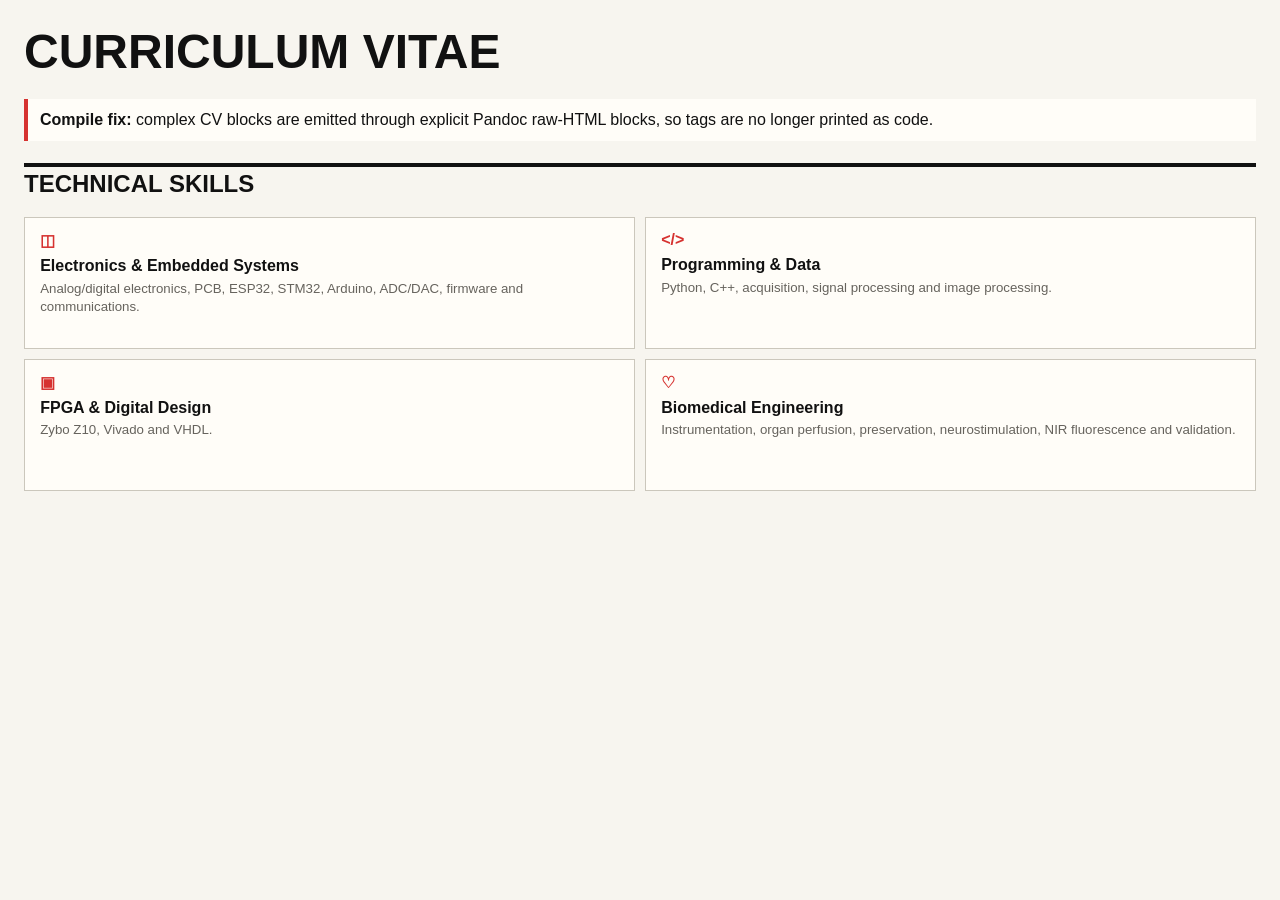
==== commit 63642f66: "v8.10" ====
--- a/portfolio_preview.html
+++ b/portfolio_preview.html
@@ -1,61 +1,19 @@
 <!doctype html>
-<html lang="en">
-<head>
-<meta charset="utf-8">
-<meta name="viewport" content="width=device-width,initial-scale=1">
-<title>Portfolio v8.9 — TOC + CV Fix</title>
+<html lang="en"><head><meta charset="utf-8"><meta name="viewport" content="width=device-width,initial-scale=1">
+<title>v8.10 CV Compile Fix</title>
 <style>
-:root{--bg:#f7f5ef;--surface:#ece9e0;--text:#111;--muted:#66635d;--border:#cbc7bc;--accent:#d63230}
-*{box-sizing:border-box}body{margin:0;background:var(--bg);color:var(--text);font-family:Arial,Helvetica,sans-serif}
-aside{position:fixed;left:0;top:0;bottom:0;width:320px;padding:20px;border-right:1px solid var(--border);background:#202020;color:#ddd}
-aside h4{font-size:.75rem;letter-spacing:.08em;margin:0 0 18px;color:#ddd}
-.group{margin:17px 0 7px;font-size:.76rem;font-weight:900;letter-spacing:.04em;text-transform:uppercase}
-.group.active{color:#ff7665;border-left:4px solid #ff7665;padding-left:12px}
-.child{display:block;padding:7px 0 7px 26px;color:#ddd;font-size:.9rem}
-.plus{float:right;color:#bbb}
-main{margin-left:320px;padding:34px 26px;max-width:1400px}
-h1{font-size:3rem;margin:0 0 25px;text-transform:uppercase}
-h2{border-top:4px solid var(--text);padding-top:.16rem;margin-top:2.2rem;text-transform:uppercase}
-.grid{display:grid;grid-template-columns:repeat(2,minmax(0,1fr));gap:12px}
-.card{padding:18px;border:1px solid var(--border);background:#fffdf8;min-height:170px}
-.label{font-size:.7rem;color:var(--accent);text-transform:uppercase;font-weight:900;letter-spacing:.06em}
-.tag{display:inline-block;padding:4px 7px;border:1px solid var(--border);margin:8px 5px 0 0;font-size:.75rem}
-@media(max-width:850px){aside{display:none}main{margin:0}.grid{grid-template-columns:1fr}}
-</style>
-</head>
-<body>
-<aside>
-  <h4>ON THIS PAGE</h4>
-  <div class="group active">MASTER'S RESEARCH — LIVER VIABILITY &amp; ICG-NIR <span class="plus">−</span></div>
-  <span class="child">Objective 1 — Ex Vivo Perfusion Platform</span>
-  <span class="child">Objective 2 — Baseline Dataset without ICG</span>
-  <span class="child">Objective 3 — ICG-NIR Functional Marker</span>
-
-  <div class="group">ROBOTICS &amp; REHABILITATION <span class="plus">+</span></div>
-  <div class="group">ORGAN PRESERVATION &amp; TRANSPLANTATION <span class="plus">+</span></div>
-  <div class="group">MEDICAL IMAGING &amp; AI <span class="plus">+</span></div>
-  <div class="group">EMBEDDED SYSTEMS &amp; FPGA <span class="plus">+</span></div>
-  <div class="group">CAD &amp; PROTOTYPING <span class="plus">+</span></div>
-</aside>
-<main>
-  <h1>Curriculum Vitae</h1>
-  <p>The CV now uses explicit semantic HTML rather than nested fenced divs, preventing raw <code>:::</code> markup from appearing in the rendered page.</p>
-
-  <h2>Research &amp; Development</h2>
-  <div class="grid">
-    <article class="card">
-      <div class="label">Main research line</div>
-      <h3>Master’s Research — Liver Viability &amp; ICG-NIR</h3>
-      <p>Development of an ex vivo liver perfusion platform and ICG-NIR functional assessment.</p>
-      <span class="tag">Ex vivo perfusion</span><span class="tag">ICG-NIR</span>
-    </article>
-    <article class="card">
-      <div class="label">Preservation research</div>
-      <h3>Borealis UC — Organ Supercooling</h3>
-      <p>Organ preservation, supercooling strategies and thermal control.</p>
-      <span class="tag">Organ preservation</span><span class="tag">Thermal control</span>
-    </article>
-  </div>
-</main>
-</body>
-</html>
+:root{--bg:#f7f5ef;--surface:#fffdf8;--text:#111;--muted:#66635d;--border:#cbc7bc;--accent:#d63230}
+*{box-sizing:border-box}body{margin:0;padding:24px;background:var(--bg);font-family:Arial,Helvetica,sans-serif;color:var(--text)}
+.wrap{max-width:1400px;margin:auto}h1{font-size:3rem;text-transform:uppercase;margin:0 0 20px}h2{border-top:4px solid var(--text);padding-top:.16rem;text-transform:uppercase}
+.grid{display:grid;grid-template-columns:repeat(2,minmax(0,1fr));gap:.62rem}.card{border:1px solid var(--border);background:var(--surface);padding:.78rem .95rem;min-height:132px}.icon{color:var(--accent);font-weight:900;margin-bottom:.45rem}.card h3{font-size:1rem;margin:.1rem 0 .28rem}.card p{font-size:.83rem;line-height:1.4;color:var(--muted);margin:0}.ok{border-left:4px solid var(--accent);padding:12px;background:var(--surface);margin-bottom:22px}
+@media(max-width:800px){.grid{grid-template-columns:1fr}.card{min-height:0}}
+</style></head><body><div class="wrap">
+<h1>Curriculum Vitae</h1>
+<div class="ok"><b>Compile fix:</b> complex CV blocks are emitted through explicit Pandoc raw-HTML blocks, so tags are no longer printed as code.</div>
+<h2>Technical Skills</h2>
+<div class="grid">
+<div class="card"><div class="icon">◫</div><h3>Electronics &amp; Embedded Systems</h3><p>Analog/digital electronics, PCB, ESP32, STM32, Arduino, ADC/DAC, firmware and communications.</p></div>
+<div class="card"><div class="icon">&lt;/&gt;</div><h3>Programming &amp; Data</h3><p>Python, C++, acquisition, signal processing and image processing.</p></div>
+<div class="card"><div class="icon">▣</div><h3>FPGA &amp; Digital Design</h3><p>Zybo Z10, Vivado and VHDL.</p></div>
+<div class="card"><div class="icon">♡</div><h3>Biomedical Engineering</h3><p>Instrumentation, organ perfusion, preservation, neurostimulation, NIR fluorescence and validation.</p></div>
+</div></div></body></html>
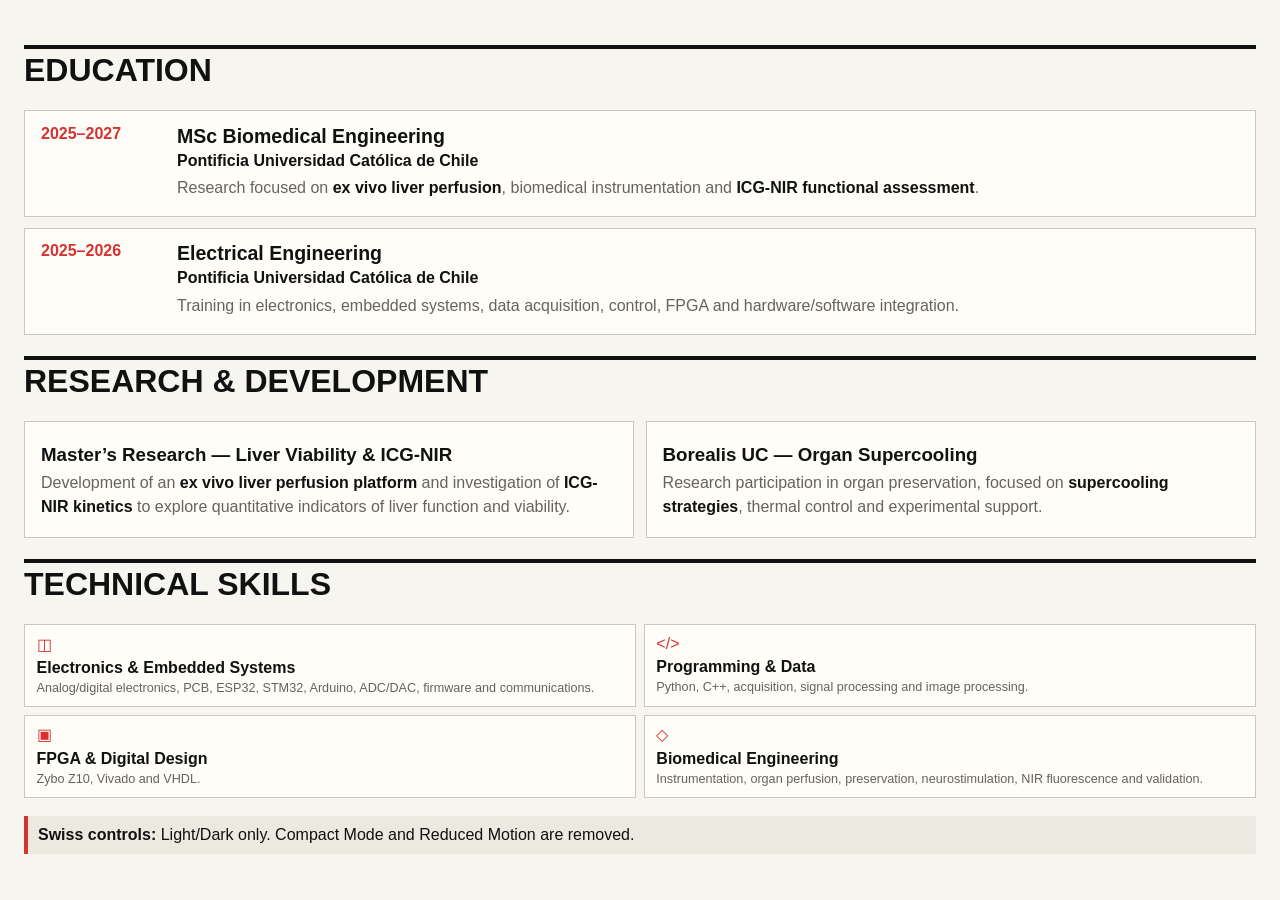
==== commit 077a9166: "v8.11" ====
--- a/portfolio_preview.html
+++ b/portfolio_preview.html
@@ -1,19 +1,32 @@
 <!doctype html>
 <html lang="en"><head><meta charset="utf-8"><meta name="viewport" content="width=device-width,initial-scale=1">
-<title>v8.10 CV Compile Fix</title>
+<title>v8.11 CV fixes</title>
 <style>
 :root{--bg:#f7f5ef;--surface:#fffdf8;--text:#111;--muted:#66635d;--border:#cbc7bc;--accent:#d63230}
 *{box-sizing:border-box}body{margin:0;padding:24px;background:var(--bg);font-family:Arial,Helvetica,sans-serif;color:var(--text)}
-.wrap{max-width:1400px;margin:auto}h1{font-size:3rem;text-transform:uppercase;margin:0 0 20px}h2{border-top:4px solid var(--text);padding-top:.16rem;text-transform:uppercase}
-.grid{display:grid;grid-template-columns:repeat(2,minmax(0,1fr));gap:.62rem}.card{border:1px solid var(--border);background:var(--surface);padding:.78rem .95rem;min-height:132px}.icon{color:var(--accent);font-weight:900;margin-bottom:.45rem}.card h3{font-size:1rem;margin:.1rem 0 .28rem}.card p{font-size:.83rem;line-height:1.4;color:var(--muted);margin:0}.ok{border-left:4px solid var(--accent);padding:12px;background:var(--surface);margin-bottom:22px}
-@media(max-width:800px){.grid{grid-template-columns:1fr}.card{min-height:0}}
-</style></head><body><div class="wrap">
-<h1>Curriculum Vitae</h1>
-<div class="ok"><b>Compile fix:</b> complex CV blocks are emitted through explicit Pandoc raw-HTML blocks, so tags are no longer printed as code.</div>
-<h2>Technical Skills</h2>
-<div class="grid">
-<div class="card"><div class="icon">◫</div><h3>Electronics &amp; Embedded Systems</h3><p>Analog/digital electronics, PCB, ESP32, STM32, Arduino, ADC/DAC, firmware and communications.</p></div>
-<div class="card"><div class="icon">&lt;/&gt;</div><h3>Programming &amp; Data</h3><p>Python, C++, acquisition, signal processing and image processing.</p></div>
-<div class="card"><div class="icon">▣</div><h3>FPGA &amp; Digital Design</h3><p>Zybo Z10, Vivado and VHDL.</p></div>
-<div class="card"><div class="icon">♡</div><h3>Biomedical Engineering</h3><p>Instrumentation, organ perfusion, preservation, neurostimulation, NIR fluorescence and validation.</p></div>
-</div></div></body></html>+main{max-width:1500px;margin:auto}h1{border-top:4px solid #111;padding-top:.16rem;text-transform:uppercase}
+.timeline{display:grid;gap:.65rem}.timeline-card{display:grid;grid-template-columns:120px minmax(0,1fr);gap:1rem;padding:.85rem 1rem;border:1px solid var(--border);background:var(--surface);text-align:left}
+.date{color:var(--accent);font-weight:900}.degree{font-size:1.22rem;font-weight:900}.place{font-weight:700;margin:.25rem 0 .4rem}.timeline-card p,.card p{margin:.2rem 0;color:var(--muted);line-height:1.45}.timeline-card p strong,.card p strong{display:inline;margin:0;color:var(--text)}
+.cards{display:grid;grid-template-columns:repeat(2,minmax(0,1fr));gap:.7rem}.card{border:1px solid var(--border);background:var(--surface);padding:1rem;text-align:left}.card h3{margin:.35rem 0}.skills{display:grid;grid-template-columns:repeat(2,minmax(0,1fr));gap:.48rem}.skill{border:1px solid var(--border);background:var(--surface);padding:.58rem .72rem;text-align:left}.skill .icon{color:var(--accent);margin-bottom:.36rem}.skill h3{font-size:1rem;margin:0 0 .18rem}.skill p{font-size:.79rem;line-height:1.32;margin:0;color:var(--muted)}
+.note{margin-top:18px;padding:10px;border-left:4px solid var(--accent);background:#ece9e0}
+@media(max-width:720px){.timeline-card,.cards,.skills{grid-template-columns:1fr}}
+</style></head><body><main>
+<h1>Education</h1>
+<div class="timeline">
+<div class="timeline-card"><div class="date">2025–2027</div><div><div class="degree">MSc Biomedical Engineering</div><div class="place">Pontificia Universidad Católica de Chile</div><p>Research focused on <strong>ex vivo liver perfusion</strong>, biomedical instrumentation and <strong>ICG-NIR functional assessment</strong>.</p></div></div>
+<div class="timeline-card"><div class="date">2025–2026</div><div><div class="degree">Electrical Engineering</div><div class="place">Pontificia Universidad Católica de Chile</div><p>Training in electronics, embedded systems, data acquisition, control, FPGA and hardware/software integration.</p></div></div>
+</div>
+<h1>Research & Development</h1>
+<div class="cards">
+<article class="card"><h3>Master’s Research — Liver Viability & ICG-NIR</h3><p>Development of an <strong>ex vivo liver perfusion platform</strong> and investigation of <strong>ICG-NIR kinetics</strong> to explore quantitative indicators of liver function and viability.</p></article>
+<article class="card"><h3>Borealis UC — Organ Supercooling</h3><p>Research participation in organ preservation, focused on <strong>supercooling strategies</strong>, thermal control and experimental support.</p></article>
+</div>
+<h1>Technical Skills</h1>
+<div class="skills">
+<article class="skill"><div class="icon">◫</div><h3>Electronics & Embedded Systems</h3><p>Analog/digital electronics, PCB, ESP32, STM32, Arduino, ADC/DAC, firmware and communications.</p></article>
+<article class="skill"><div class="icon">&lt;/&gt;</div><h3>Programming & Data</h3><p>Python, C++, acquisition, signal processing and image processing.</p></article>
+<article class="skill"><div class="icon">▣</div><h3>FPGA & Digital Design</h3><p>Zybo Z10, Vivado and VHDL.</p></article>
+<article class="skill"><div class="icon">◇</div><h3>Biomedical Engineering</h3><p>Instrumentation, organ perfusion, preservation, neurostimulation, NIR fluorescence and validation.</p></article>
+</div>
+<div class="note"><b>Swiss controls:</b> Light/Dark only. Compact Mode and Reduced Motion are removed.</div>
+</main></body></html>
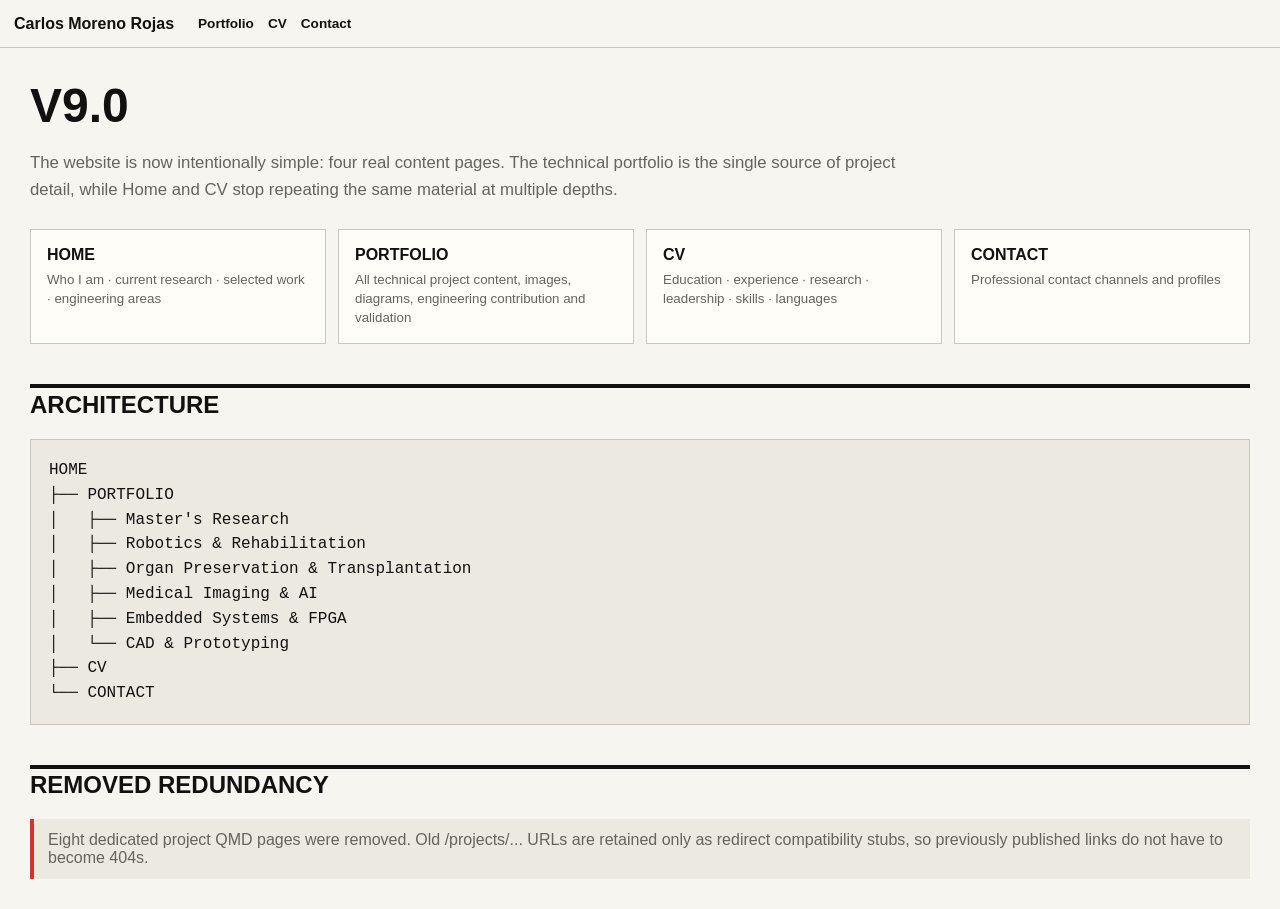
==== commit 58ce871c: "v9.0" ====
--- a/portfolio_preview.html
+++ b/portfolio_preview.html
@@ -1,32 +1,40 @@
 <!doctype html>
-<html lang="en"><head><meta charset="utf-8"><meta name="viewport" content="width=device-width,initial-scale=1">
-<title>v8.11 CV fixes</title>
+<html lang="en">
+<head>
+<meta charset="utf-8">
+<meta name="viewport" content="width=device-width,initial-scale=1">
+<title>Portfolio v9.0 — Consolidated Architecture</title>
 <style>
 :root{--bg:#f7f5ef;--surface:#fffdf8;--text:#111;--muted:#66635d;--border:#cbc7bc;--accent:#d63230}
-*{box-sizing:border-box}body{margin:0;padding:24px;background:var(--bg);font-family:Arial,Helvetica,sans-serif;color:var(--text)}
-main{max-width:1500px;margin:auto}h1{border-top:4px solid #111;padding-top:.16rem;text-transform:uppercase}
-.timeline{display:grid;gap:.65rem}.timeline-card{display:grid;grid-template-columns:120px minmax(0,1fr);gap:1rem;padding:.85rem 1rem;border:1px solid var(--border);background:var(--surface);text-align:left}
-.date{color:var(--accent);font-weight:900}.degree{font-size:1.22rem;font-weight:900}.place{font-weight:700;margin:.25rem 0 .4rem}.timeline-card p,.card p{margin:.2rem 0;color:var(--muted);line-height:1.45}.timeline-card p strong,.card p strong{display:inline;margin:0;color:var(--text)}
-.cards{display:grid;grid-template-columns:repeat(2,minmax(0,1fr));gap:.7rem}.card{border:1px solid var(--border);background:var(--surface);padding:1rem;text-align:left}.card h3{margin:.35rem 0}.skills{display:grid;grid-template-columns:repeat(2,minmax(0,1fr));gap:.48rem}.skill{border:1px solid var(--border);background:var(--surface);padding:.58rem .72rem;text-align:left}.skill .icon{color:var(--accent);margin-bottom:.36rem}.skill h3{font-size:1rem;margin:0 0 .18rem}.skill p{font-size:.79rem;line-height:1.32;margin:0;color:var(--muted)}
-.note{margin-top:18px;padding:10px;border-left:4px solid var(--accent);background:#ece9e0}
-@media(max-width:720px){.timeline-card,.cards,.skills{grid-template-columns:1fr}}
-</style></head><body><main>
-<h1>Education</h1>
-<div class="timeline">
-<div class="timeline-card"><div class="date">2025–2027</div><div><div class="degree">MSc Biomedical Engineering</div><div class="place">Pontificia Universidad Católica de Chile</div><p>Research focused on <strong>ex vivo liver perfusion</strong>, biomedical instrumentation and <strong>ICG-NIR functional assessment</strong>.</p></div></div>
-<div class="timeline-card"><div class="date">2025–2026</div><div><div class="degree">Electrical Engineering</div><div class="place">Pontificia Universidad Católica de Chile</div><p>Training in electronics, embedded systems, data acquisition, control, FPGA and hardware/software integration.</p></div></div>
+*{box-sizing:border-box}body{margin:0;background:var(--bg);color:var(--text);font-family:Arial,Helvetica,sans-serif}
+header{height:48px;display:flex;align-items:center;padding:0 14px;border-bottom:1px solid var(--border);font-weight:900}.nav{margin-left:24px;display:flex;gap:20px;font-size:.85rem}
+main{padding:30px;max-width:1300px;margin:auto}h1{font-size:3rem;margin:0 0 12px;text-transform:uppercase}h2{border-top:4px solid var(--text);padding-top:.16rem;margin-top:2.5rem;text-transform:uppercase}.intro{color:var(--muted);font-size:1.05rem;line-height:1.6;max-width:900px}.pages{display:grid;grid-template-columns:repeat(4,1fr);gap:12px;margin:25px 0}.card{border:1px solid var(--border);background:var(--surface);padding:16px}.card b{display:block;margin-bottom:6px}.card small{color:var(--muted);line-height:1.45}.tree{white-space:pre-wrap;background:#ece9e0;border:1px solid var(--border);padding:18px;font-family:ui-monospace,monospace;line-height:1.55}.removed{border-left:4px solid var(--accent);padding:12px 14px;background:#ece9e0;color:var(--muted)}@media(max-width:850px){.pages{grid-template-columns:1fr 1fr}}@media(max-width:520px){.pages{grid-template-columns:1fr}}
+</style>
+</head>
+<body>
+<header>Carlos Moreno Rojas <div class="nav">Portfolio　CV　Contact</div></header>
+<main>
+<h1>v9.0</h1>
+<p class="intro">The website is now intentionally simple: four real content pages. The technical portfolio is the single source of project detail, while Home and CV stop repeating the same material at multiple depths.</p>
+<div class="pages">
+  <div class="card"><b>HOME</b><small>Who I am · current research · selected work · engineering areas</small></div>
+  <div class="card"><b>PORTFOLIO</b><small>All technical project content, images, diagrams, engineering contribution and validation</small></div>
+  <div class="card"><b>CV</b><small>Education · experience · research · leadership · skills · languages</small></div>
+  <div class="card"><b>CONTACT</b><small>Professional contact channels and profiles</small></div>
 </div>
-<h1>Research & Development</h1>
-<div class="cards">
-<article class="card"><h3>Master’s Research — Liver Viability & ICG-NIR</h3><p>Development of an <strong>ex vivo liver perfusion platform</strong> and investigation of <strong>ICG-NIR kinetics</strong> to explore quantitative indicators of liver function and viability.</p></article>
-<article class="card"><h3>Borealis UC — Organ Supercooling</h3><p>Research participation in organ preservation, focused on <strong>supercooling strategies</strong>, thermal control and experimental support.</p></article>
-</div>
-<h1>Technical Skills</h1>
-<div class="skills">
-<article class="skill"><div class="icon">◫</div><h3>Electronics & Embedded Systems</h3><p>Analog/digital electronics, PCB, ESP32, STM32, Arduino, ADC/DAC, firmware and communications.</p></article>
-<article class="skill"><div class="icon">&lt;/&gt;</div><h3>Programming & Data</h3><p>Python, C++, acquisition, signal processing and image processing.</p></article>
-<article class="skill"><div class="icon">▣</div><h3>FPGA & Digital Design</h3><p>Zybo Z10, Vivado and VHDL.</p></article>
-<article class="skill"><div class="icon">◇</div><h3>Biomedical Engineering</h3><p>Instrumentation, organ perfusion, preservation, neurostimulation, NIR fluorescence and validation.</p></article>
-</div>
-<div class="note"><b>Swiss controls:</b> Light/Dark only. Compact Mode and Reduced Motion are removed.</div>
-</main></body></html>+<h2>Architecture</h2>
+<div class="tree">HOME
+├── PORTFOLIO
+│   ├── Master's Research
+│   ├── Robotics & Rehabilitation
+│   ├── Organ Preservation & Transplantation
+│   ├── Medical Imaging & AI
+│   ├── Embedded Systems & FPGA
+│   └── CAD & Prototyping
+├── CV
+└── CONTACT</div>
+<h2>Removed redundancy</h2>
+<div class="removed">Eight dedicated project QMD pages were removed. Old /projects/... URLs are retained only as redirect compatibility stubs, so previously published links do not have to become 404s.</div>
+</main>
+</body>
+</html>
